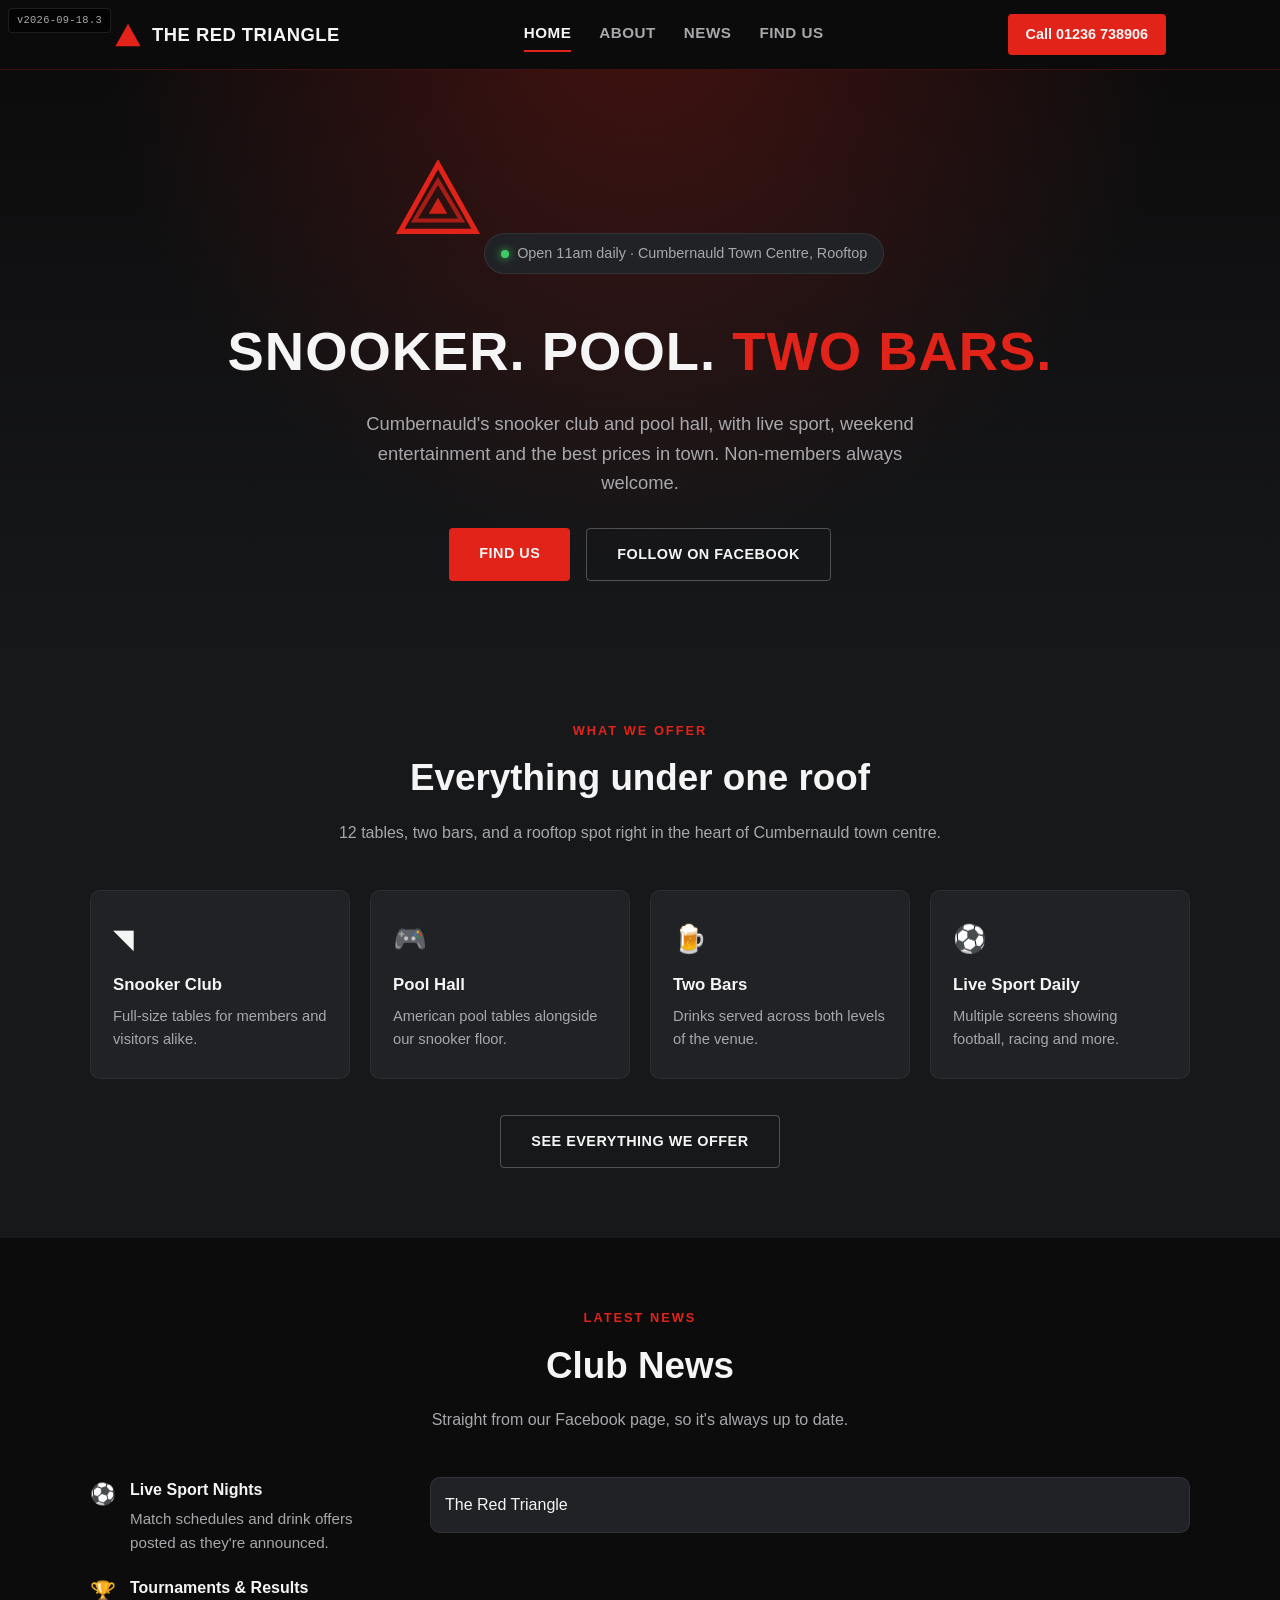
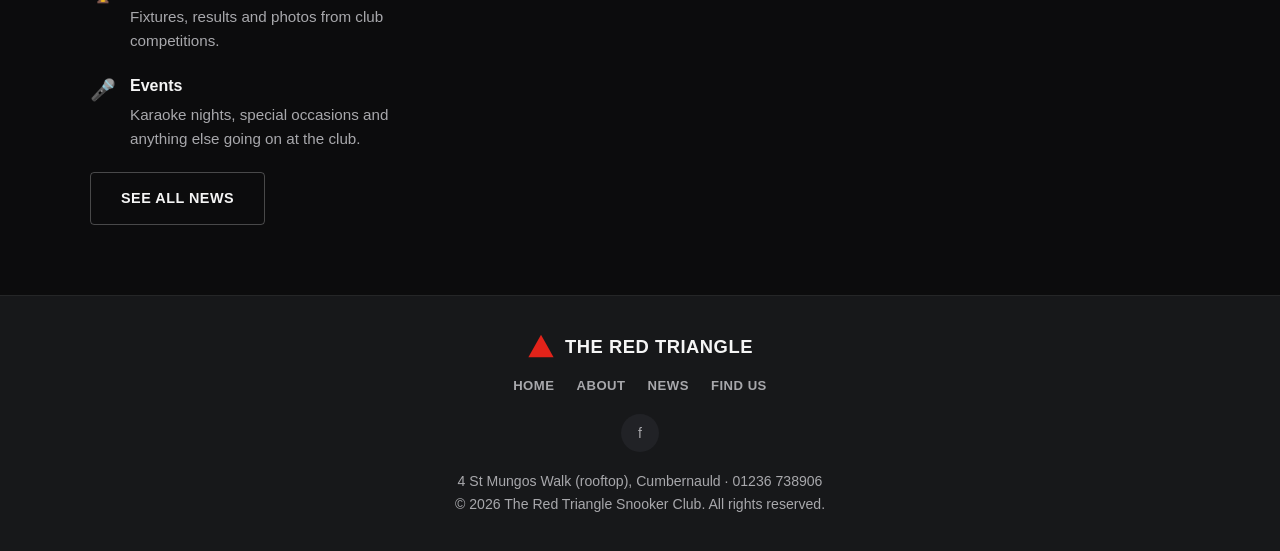
==== index.html @ 8c0a3d50 "Add files via upload" ====
<!DOCTYPE html>
<html lang="en">
<head>
<meta charset="UTF-8">
<meta name="viewport" content="width=device-width, initial-scale=1.0">
<meta name="color-scheme" content="dark">
<title>The Red Triangle | Snooker Club, Pool Hall &amp; Lounge Bar, Cumbernauld</title>
<meta name="description" content="The Red Triangle - Cumbernauld's snooker club, pool hall and lounge bar. 4 St Mungos Walk (rooftop), Cumbernauld town centre. Open 11am daily. Non-members welcome.">
<link rel="stylesheet" href="styles.css">
</head>
<body>

<div class="build-tag">v2026-09-18.3</div>

<div id="fb-root"></div>
<script async defer crossorigin="anonymous" src="https://connect.facebook.net/en_GB/sdk.js#xfbml=1&version=v19.0"></script>

<header>
  <div class="nav">
    <a href="index.html" class="brand">
      <svg viewBox="0 0 100 90" xmlns="http://www.w3.org/2000/svg" aria-hidden="true">
        <polygon points="50,5 95,85 5,85" fill="#e2231a"/>
      </svg>
      THE RED TRIANGLE
    </a>
    <nav class="links">
      <a href="index.html" class="active">Home</a>
      <a href="about.html">About</a>
      <a href="news.html">News</a>
      <a href="find-us.html">Find Us</a>
    </nav>
    <div style="display:flex;align-items:center;gap:14px;">
      <a class="phone-btn" href="tel:01236738906">Call 01236 738906</a>
      <button class="nav-toggle" aria-label="Toggle menu">&#9776;</button>
    </div>
  </div>
  <div class="mobile-panel">
    <a href="index.html" class="active">Home</a>
    <a href="about.html">About</a>
    <a href="news.html">News</a>
    <a href="find-us.html">Find Us</a>
    <a href="tel:01236738906">Call 01236 738906</a>
  </div>
</header>

<div class="hero" id="top">
  <svg class="triangle-mark" viewBox="0 0 100 90" xmlns="http://www.w3.org/2000/svg" aria-hidden="true">
    <polygon points="50,5 95,85 5,85" fill="none" stroke="#e2231a" stroke-width="6"/>
    <polygon points="50,25 78,72 22,72" fill="none" stroke="#e2231a" stroke-width="5" opacity="0.7"/>
    <polygon points="50,45 61,64 39,64" fill="#e2231a" opacity="0.9"/>
  </svg>
  <div class="status"><span class="dot"></span> Open 11am daily &middot; Cumbernauld Town Centre, Rooftop</div>
  <h1>Snooker. Pool. <span>Two Bars.</span></h1>
  <p class="tagline">Cumbernauld's snooker club and pool hall, with live sport, weekend entertainment and the best prices in town. Non-members always welcome.</p>
  <div class="cta-row">
    <a href="find-us.html" class="btn btn-primary">Find Us</a>
    <a href="https://www.facebook.com/redtriangle147/" target="_blank" rel="noopener" class="btn btn-outline">Follow on Facebook</a>
  </div>
</div>

<section class="features">
  <div class="section-head">
    <div class="eyebrow">What We Offer</div>
    <h2>Everything under one roof</h2>
    <p>12 tables, two bars, and a rooftop spot right in the heart of Cumbernauld town centre.</p>
  </div>
  <div class="grid">
    <div class="card"><div class="icon">&#9701;</div><h3>Snooker Club</h3><p>Full-size tables for members and visitors alike.</p></div>
    <div class="card"><div class="icon">&#127918;</div><h3>Pool Hall</h3><p>American pool tables alongside our snooker floor.</p></div>
    <div class="card"><div class="icon">&#127866;</div><h3>Two Bars</h3><p>Drinks served across both levels of the venue.</p></div>
    <div class="card"><div class="icon">&#9917;</div><h3>Live Sport Daily</h3><p>Multiple screens showing football, racing and more.</p></div>
  </div>
  <div style="text-align:center;margin-top:36px;">
    <a href="about.html" class="btn btn-outline">See everything we offer</a>
  </div>
</section>

<section>
  <div class="section-head">
    <div class="eyebrow">Latest News</div>
    <h2>Club News</h2>
    <p>Straight from our Facebook page, so it's always up to date.</p>
  </div>
  <div class="news-split">
    <div class="find-us">
      <div class="item">
        <div class="ico">&#9917;</div>
        <div><h4>Live Sport Nights</h4><p>Match schedules and drink offers posted as they're announced.</p></div>
      </div>
      <div class="item">
        <div class="ico">&#127942;</div>
        <div><h4>Tournaments &amp; Results</h4><p>Fixtures, results and photos from club competitions.</p></div>
      </div>
      <div class="item">
        <div class="ico">&#127908;</div>
        <div><h4>Events</h4><p>Karaoke nights, special occasions and anything else going on at the club.</p></div>
      </div>
      <div style="margin-top:8px;">
        <a href="news.html" class="btn btn-outline">See all news</a>
      </div>
    </div>
    <div class="fb-embed-wrap">
      <div class="fb-page"
           data-href="https://www.facebook.com/redtriangle147/"
           data-tabs="timeline"
           data-width="700"
           data-height="950"
           data-small-header="true"
           data-adapt-container-width="true"
           data-hide-cover="true"
           data-show-facepile="false">
        <blockquote cite="https://www.facebook.com/redtriangle147/" class="fb-xfbml-parse-ignore">
          <a href="https://www.facebook.com/redtriangle147/">The Red Triangle</a>
        </blockquote>
      </div>
    </div>
  </div>
</section>

<footer>
  <div class="brand">
    <svg width="24" height="22" viewBox="0 0 100 90" xmlns="http://www.w3.org/2000/svg" aria-hidden="true">
      <polygon points="50,5 95,85 5,85" fill="#e2231a"/>
    </svg>
    THE RED TRIANGLE
  </div>
  <div class="links">
    <a href="index.html">Home</a>
    <a href="about.html">About</a>
    <a href="news.html">News</a>
    <a href="find-us.html">Find Us</a>
  </div>
  <div class="social">
    <a href="https://www.facebook.com/redtriangle147/" target="_blank" rel="noopener" aria-label="Facebook">f</a>
  </div>
  <p>4 St Mungos Walk (rooftop), Cumbernauld &middot; 01236 738906</p>
  <p>&copy; <span id="year"></span> The Red Triangle Snooker Club. All rights reserved.</p>
</footer>

<script src="script.js"></script>
</body>
</html>
---- styles.css ----
:root{
  --red:#e2231a;
  --red-dark:#a5170f;
  --black:#0c0c0d;
  --charcoal:#17181a;
  --charcoal-2:#212226;
  --white:#f5f5f5;
  --grey:#a8a8ac;
}
*{box-sizing:border-box;margin:0;padding:0;}
html{scroll-behavior:smooth;}
body{
  background:var(--black);
  color:var(--white);
  font-family:'Segoe UI', Roboto, Helvetica, Arial, sans-serif;
  line-height:1.6;
}
a{color:inherit;text-decoration:none;}
img{max-width:100%;display:block;}
.wrap{max-width:1100px;margin:0 auto;padding:0 24px;}

/* Header */
header{
  position:sticky;top:0;z-index:50;
  background:rgba(12,12,13,0.95);
  border-bottom:1px solid rgba(226,35,26,0.25);
  backdrop-filter:blur(6px);
}
.nav{
  display:flex;align-items:center;justify-content:space-between;
  padding:14px 24px;max-width:1100px;margin:0 auto;
}
.brand{display:flex;align-items:center;gap:10px;font-weight:800;letter-spacing:0.5px;font-size:1.15rem;}
.brand svg{width:28px;height:28px;flex-shrink:0;}
nav.links{display:flex;gap:28px;font-size:0.95rem;font-weight:600;text-transform:uppercase;letter-spacing:0.5px;}
nav.links a{color:var(--grey);transition:color .2s;padding:4px 0;border-bottom:2px solid transparent;}
nav.links a:hover{color:var(--red);}
nav.links a.active{color:var(--white);border-bottom-color:var(--red);}
.nav-toggle{display:none;background:none;border:none;color:var(--white);font-size:1.6rem;cursor:pointer;}
.phone-btn{
  background:var(--red);color:var(--white);padding:9px 18px;border-radius:4px;
  font-weight:700;font-size:0.9rem;white-space:nowrap;
}
.phone-btn:hover{background:var(--red-dark);}

/* Mobile nav */
.mobile-panel{
  display:none;flex-direction:column;gap:2px;
  background:var(--charcoal);border-top:1px solid rgba(255,255,255,0.06);
  padding:8px 24px 18px;
}
.mobile-panel a{
  padding:12px 0;font-weight:700;text-transform:uppercase;letter-spacing:0.5px;
  color:var(--grey);border-bottom:1px solid rgba(255,255,255,0.06);font-size:0.95rem;
}
.mobile-panel a.active{color:var(--red);}
header.open .mobile-panel{display:flex;}

@media (max-width:760px){
  nav.links{display:none;}
  .nav-toggle{display:block;}
}

/* Page header (non-home pages) */
.page-hero{
  padding:60px 24px 40px;text-align:center;
  background:
    radial-gradient(ellipse at 50% -10%, rgba(226,35,26,0.2), transparent 60%),
    linear-gradient(180deg, var(--black), var(--charcoal));
  border-bottom:1px solid rgba(255,255,255,0.06);
}
.page-hero .eyebrow{color:var(--red);text-transform:uppercase;letter-spacing:2px;font-size:0.8rem;font-weight:800;}
.page-hero h1{font-size:clamp(1.8rem,4vw,2.6rem);margin-top:10px;font-weight:900;text-transform:uppercase;}

/* Hero (home) */
.hero{
  position:relative;
  padding:90px 24px 70px;
  text-align:center;
  overflow:hidden;
  background:
    radial-gradient(ellipse at 50% -10%, rgba(226,35,26,0.25), transparent 60%),
    linear-gradient(180deg, var(--black), var(--charcoal));
}
.hero .triangle-mark{width:84px;height:auto;margin:0 auto 22px;}
.hero h1{
  font-size:clamp(2.1rem, 5vw, 3.4rem);
  font-weight:900;
  letter-spacing:1px;
  text-transform:uppercase;
  margin-bottom:14px;
}
.hero h1 span{color:var(--red);}
.hero p.tagline{
  color:var(--grey);
  font-size:1.15rem;
  max-width:560px;
  margin:0 auto 30px;
}
.hero .status{
  display:inline-flex;align-items:center;gap:8px;
  background:var(--charcoal-2);border:1px solid rgba(255,255,255,0.08);
  padding:8px 16px;border-radius:999px;font-size:0.9rem;color:var(--grey);margin-bottom:34px;
}
.hero .status .dot{width:8px;height:8px;border-radius:50%;background:#3ecb63;box-shadow:0 0 8px #3ecb63;}
.cta-row{display:flex;gap:16px;justify-content:center;flex-wrap:wrap;}
.btn{
  display:inline-block;padding:14px 30px;border-radius:4px;font-weight:700;
  text-transform:uppercase;letter-spacing:0.5px;font-size:0.9rem;transition:.2s;
  border:none;cursor:pointer;
}
.btn-primary{background:var(--red);color:var(--white);}
.btn-primary:hover{background:var(--red-dark);}
.btn-outline{border:1px solid rgba(255,255,255,0.25);color:var(--white);}
.btn-outline:hover{border-color:var(--red);color:var(--red);}

/* Section generic */
section{padding:70px 24px;}
.section-head{text-align:center;max-width:640px;margin:0 auto 44px;}
.section-head.left{text-align:left;margin-left:0;}
.section-head .eyebrow{
  color:var(--red);text-transform:uppercase;letter-spacing:2px;font-size:0.8rem;font-weight:800;
}
.section-head h2{font-size:clamp(1.6rem,3.5vw,2.3rem);margin-top:8px;font-weight:800;}
.section-head p{color:var(--grey);margin-top:12px;}

/* Features grid */
.features{background:var(--charcoal);}
.grid{
  display:grid;grid-template-columns:repeat(auto-fit,minmax(220px,1fr));gap:20px;
  max-width:1100px;margin:0 auto;
}
.card{
  background:var(--charcoal-2);border:1px solid rgba(255,255,255,0.06);
  border-radius:10px;padding:26px 22px;transition:.2s;
}
.card:hover{border-color:rgba(226,35,26,0.5);transform:translateY(-3px);}
.card .icon{font-size:1.7rem;margin-bottom:12px;}
.card h3{font-size:1.05rem;margin-bottom:6px;font-weight:700;}
.card p{color:var(--grey);font-size:0.92rem;}

/* News */
.news-list{max-width:640px;margin:0 auto;display:flex;flex-direction:column;gap:20px;}
.news-list .card{text-align:left;border-left:3px solid var(--red);}
.news-list .card .meta{color:var(--grey);font-size:0.85rem;text-transform:uppercase;letter-spacing:0.5px;margin-bottom:10px;}
.news-list .card h3{font-size:1.3rem;margin-bottom:12px;}
.news-list .card p{color:var(--grey);margin-bottom:16px;}

/* Facebook feed embed */
.fb-embed-wrap{
  max-width:760px;margin:0 auto;width:100%;
  background:var(--charcoal-2);border:1px solid rgba(255,255,255,0.08);
  border-radius:10px;padding:14px;
  overflow:hidden;
}
.fb-embed-wrap .fb-page{width:100% !important;}
.fb-embed-wrap iframe{width:100% !important;max-width:100%;}

/* News layout: text/info column + wide facebook feed column */
.news-split{
  display:grid;grid-template-columns:300px 1fr;gap:40px;
  max-width:1100px;margin:0 auto;align-items:start;
}
.news-split.embed-first{grid-template-columns:1fr 300px;}
@media (max-width:820px){
  .news-split, .news-split.embed-first{grid-template-columns:1fr;}
}
.fb-embed-fallback{
  max-width:560px;margin:0 auto;text-align:center;color:var(--grey);
  background:var(--charcoal-2);border:1px solid rgba(255,255,255,0.08);
  border-radius:10px;padding:40px 24px;
}

/* About */
.about-body{max-width:720px;margin:0 auto;color:var(--grey);font-size:1.02rem;}
.about-body p{margin-bottom:18px;}
.about-body p:last-child{margin-bottom:0;}

/* Hours + Find us */
.info-split{
  display:grid;grid-template-columns:1fr 1fr;gap:40px;max-width:1100px;margin:0 auto;
  align-items:start;
}
@media (max-width:820px){.info-split{grid-template-columns:1fr;}}
.hours-table{width:100%;border-collapse:collapse;}
.hours-table tr{border-bottom:1px solid rgba(255,255,255,0.08);}
.hours-table td{padding:12px 4px;font-size:0.95rem;}
.hours-table td:first-child{color:var(--grey);}
.hours-table td:last-child{text-align:right;font-weight:600;}
.hours-note{font-size:0.82rem;color:var(--grey);margin-top:14px;}
.find-us .item{display:flex;gap:14px;margin-bottom:20px;}
.find-us .item .ico{color:var(--red);font-size:1.3rem;width:26px;flex-shrink:0;}
.find-us .item h4{font-size:1rem;margin-bottom:4px;}
.find-us .item p, .find-us .item a{color:var(--grey);font-size:0.95rem;}
.find-us .item a:hover{color:var(--red);}
.map-embed{
  margin-top:24px;border-radius:10px;overflow:hidden;
  border:1px solid rgba(255,255,255,0.1);
  background:var(--white);
  padding:6px;
}
.map-embed iframe{width:100%;height:280px;border:0;border-radius:6px;display:block;}
.map-directions{
  display:inline-flex;align-items:center;gap:8px;margin-top:14px;
  color:var(--red);font-weight:700;font-size:0.9rem;
}
.map-directions:hover{color:var(--white);}

/* Build/version tag */
.build-tag{
  position:fixed;top:8px;left:8px;z-index:999;
  background:rgba(0,0,0,0.6);color:var(--grey);
  font-size:0.65rem;padding:3px 8px;border-radius:4px;
  font-family:'Courier New',monospace;letter-spacing:0.3px;
  pointer-events:none;border:1px solid rgba(255,255,255,0.1);
}

/* Footer */
footer{
  background:var(--charcoal);border-top:1px solid rgba(255,255,255,0.06);
  padding:36px 24px;text-align:center;color:var(--grey);font-size:0.88rem;
}
footer .brand{justify-content:center;margin-bottom:14px;color:var(--white);}
footer .links{margin-bottom:18px;display:flex;gap:22px;justify-content:center;flex-wrap:wrap;font-weight:600;text-transform:uppercase;font-size:0.82rem;letter-spacing:0.5px;}
footer .links a:hover{color:var(--red);}
footer .social a{
  display:inline-flex;align-items:center;justify-content:center;
  width:38px;height:38px;border-radius:50%;background:var(--charcoal-2);
  margin:0 6px 18px;transition:.2s;
}
footer .social a:hover{background:var(--red);}
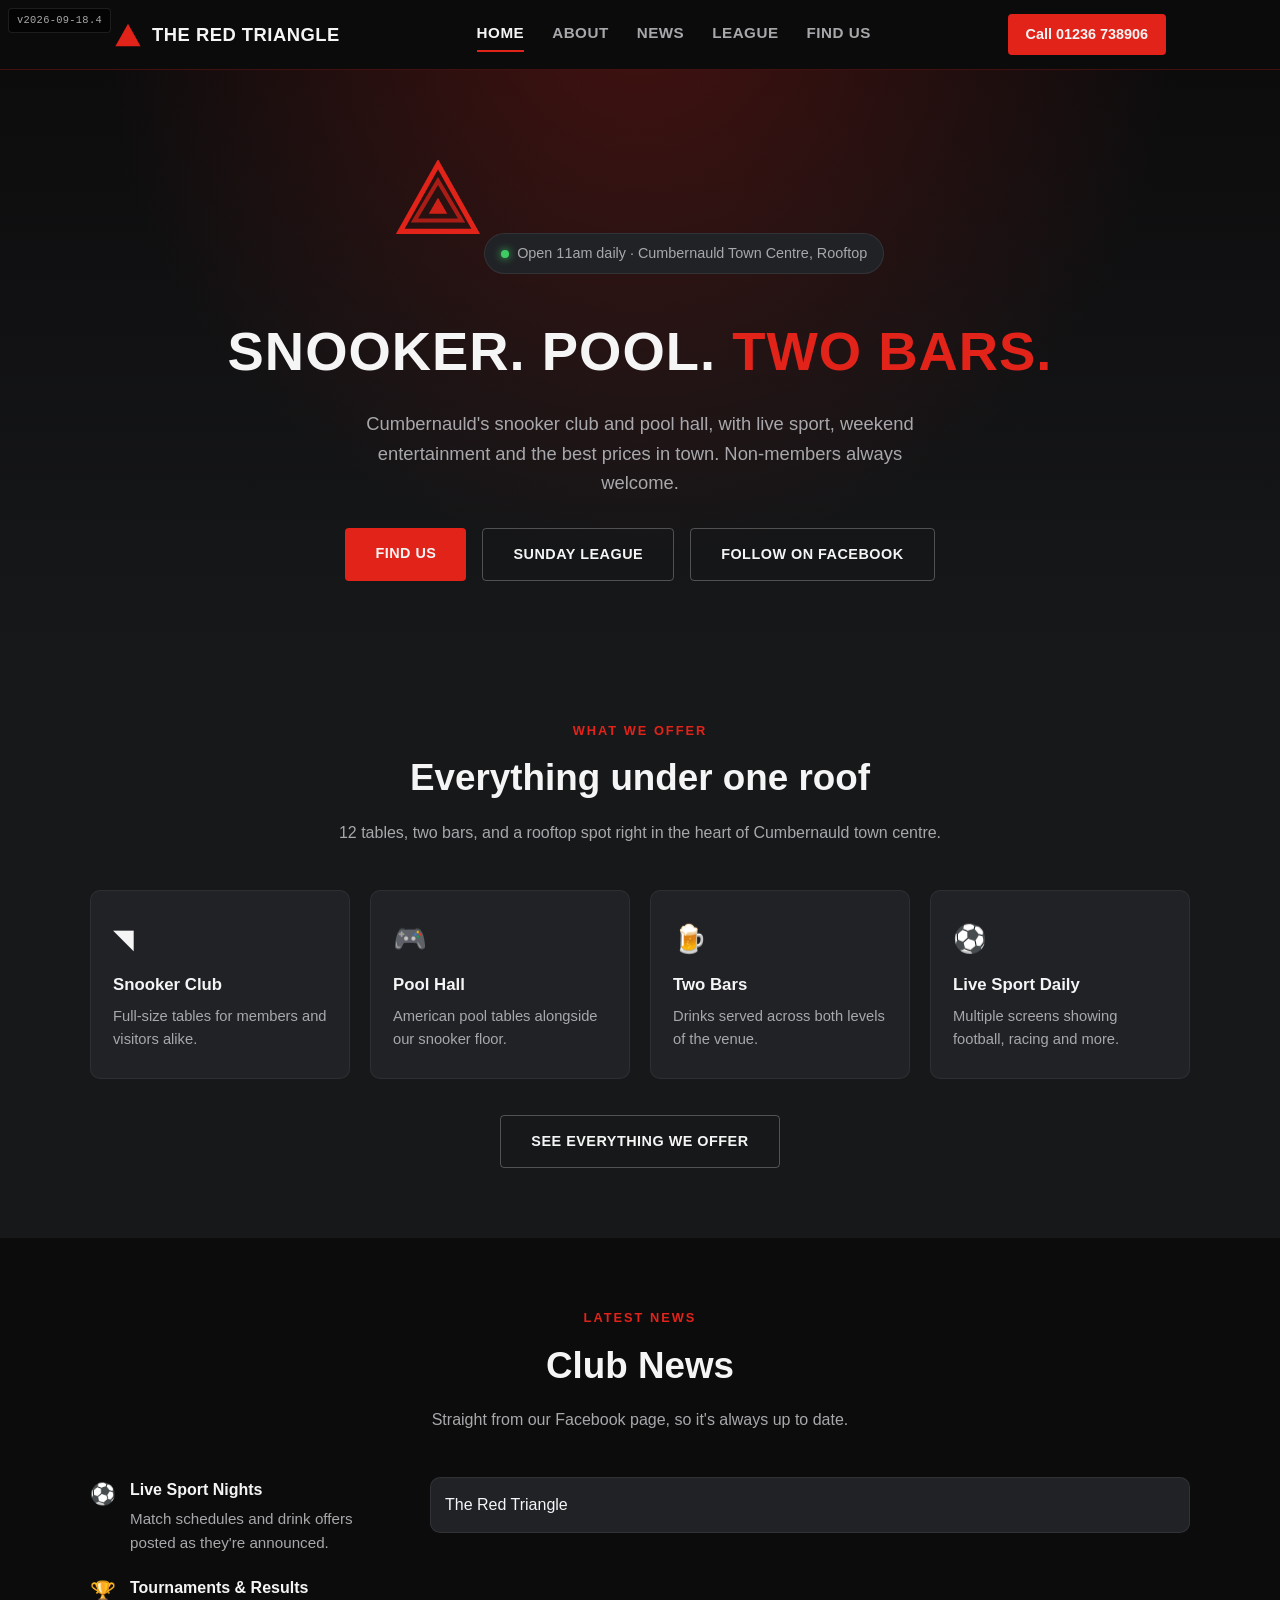
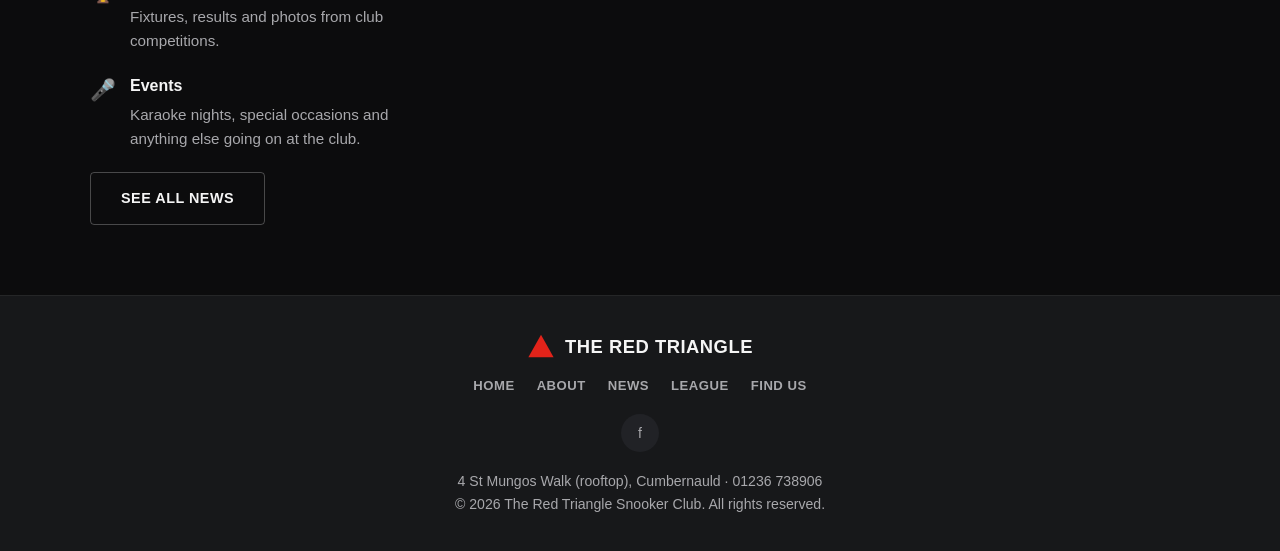
==== commit 7603f4a9: "Add files via upload" ====
--- a/index.html
+++ b/index.html
@@ -10,7 +10,7 @@
 </head>
 <body>
 
-<div class="build-tag">v2026-09-18.3</div>
+<div class="build-tag">v2026-09-18.4</div>
 
 <div id="fb-root"></div>
 <script async defer crossorigin="anonymous" src="https://connect.facebook.net/en_GB/sdk.js#xfbml=1&version=v19.0"></script>
@@ -27,6 +27,7 @@
       <a href="index.html" class="active">Home</a>
       <a href="about.html">About</a>
       <a href="news.html">News</a>
+      <a href="league.html">League</a>
       <a href="find-us.html">Find Us</a>
     </nav>
     <div style="display:flex;align-items:center;gap:14px;">
@@ -38,6 +39,7 @@
     <a href="index.html" class="active">Home</a>
     <a href="about.html">About</a>
     <a href="news.html">News</a>
+    <a href="league.html">League</a>
     <a href="find-us.html">Find Us</a>
     <a href="tel:01236738906">Call 01236 738906</a>
   </div>
@@ -54,6 +56,7 @@
   <p class="tagline">Cumbernauld's snooker club and pool hall, with live sport, weekend entertainment and the best prices in town. Non-members always welcome.</p>
   <div class="cta-row">
     <a href="find-us.html" class="btn btn-primary">Find Us</a>
+    <a href="league.html" class="btn btn-outline">Sunday League</a>
     <a href="https://www.facebook.com/redtriangle147/" target="_blank" rel="noopener" class="btn btn-outline">Follow on Facebook</a>
   </div>
 </div>
@@ -128,6 +131,7 @@
     <a href="index.html">Home</a>
     <a href="about.html">About</a>
     <a href="news.html">News</a>
+    <a href="league.html">League</a>
     <a href="find-us.html">Find Us</a>
   </div>
   <div class="social">
--- a/styles.css
+++ b/styles.css
@@ -164,6 +164,19 @@
 .news-split.embed-first{grid-template-columns:1fr 300px;}
 @media (max-width:820px){
   .news-split, .news-split.embed-first{grid-template-columns:1fr;}
+}
+
+/* Season calendar image card */
+.calendar-card{
+  max-width:520px;margin:0 auto;
+  background:var(--white);border-radius:10px;padding:10px;
+  border:1px solid rgba(255,255,255,0.1);
+}
+.calendar-card img{width:100%;border-radius:6px;display:block;}
+
+/* League hero note */
+.hero-note{
+  color:var(--grey);max-width:620px;margin:14px auto 0;font-size:1.02rem;
 }
 .fb-embed-fallback{
   max-width:560px;margin:0 auto;text-align:center;color:var(--grey);
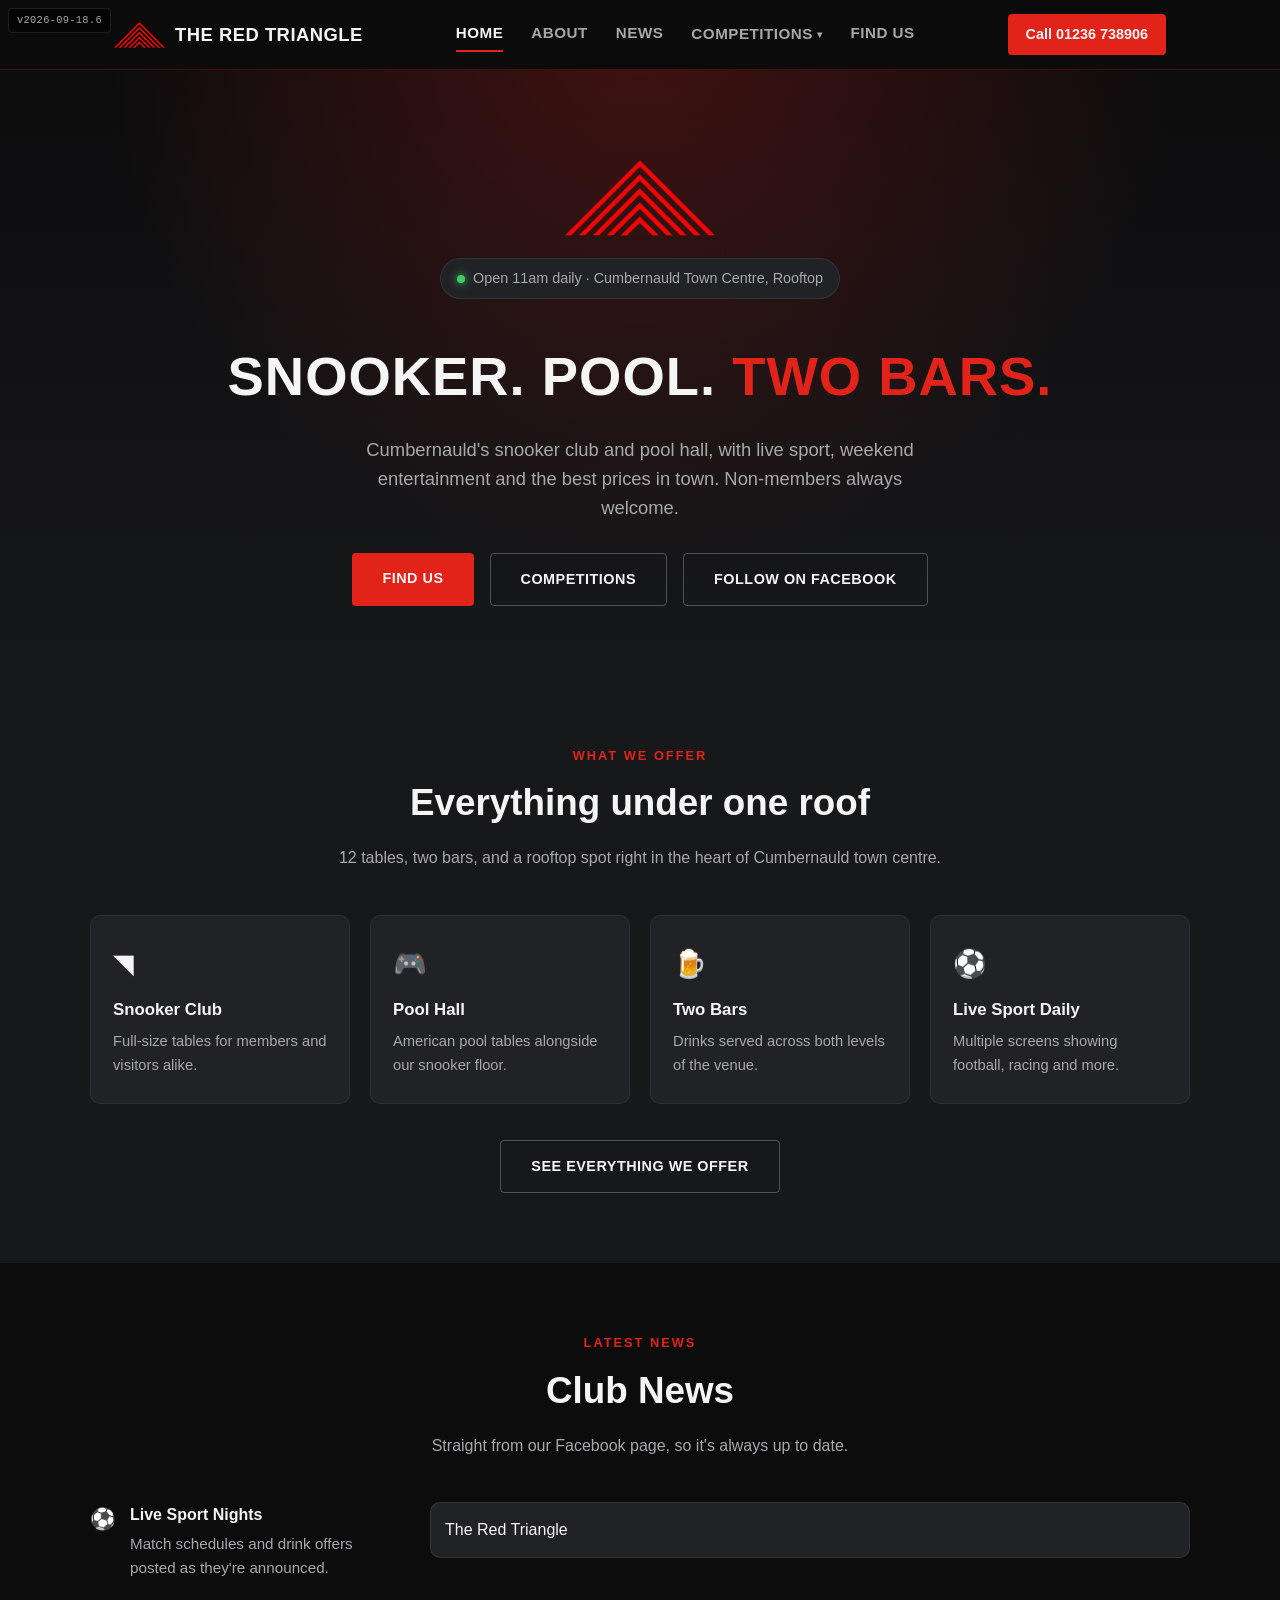
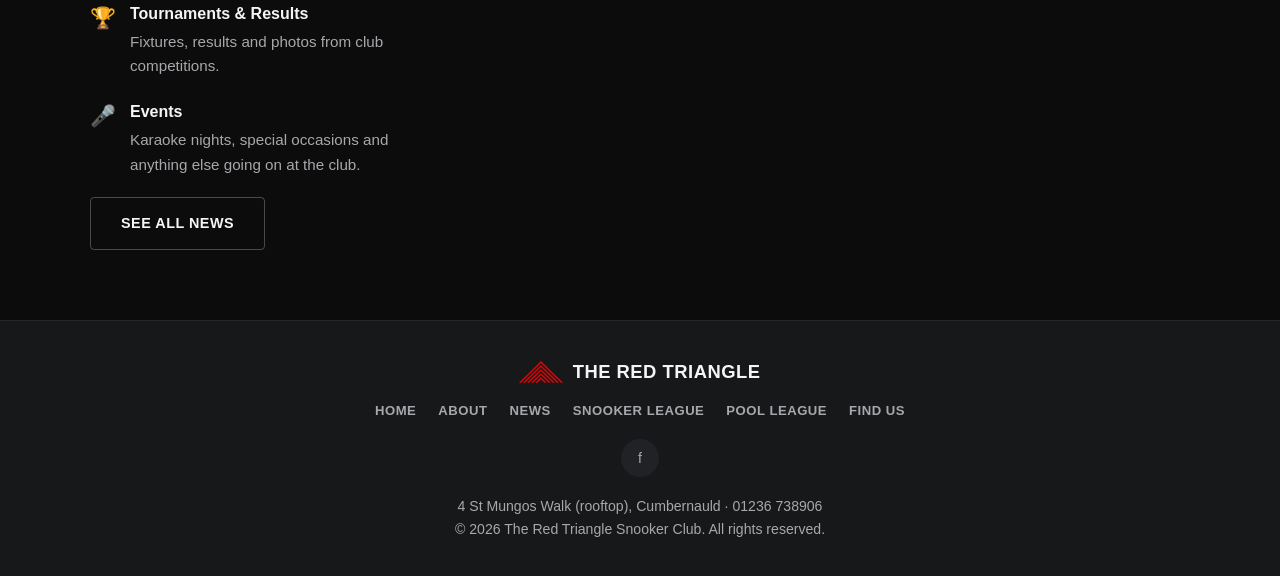
==== commit c38e5799: "Add files via upload" ====
--- a/index.html
+++ b/index.html
@@ -6,11 +6,14 @@
 <meta name="color-scheme" content="dark">
 <title>The Red Triangle | Snooker Club, Pool Hall &amp; Lounge Bar, Cumbernauld</title>
 <meta name="description" content="The Red Triangle - Cumbernauld's snooker club, pool hall and lounge bar. 4 St Mungos Walk (rooftop), Cumbernauld town centre. Open 11am daily. Non-members welcome.">
+<link rel="icon" type="image/png" sizes="32x32" href="favicon-32.png">
+<link rel="icon" type="image/png" sizes="512x512" href="favicon.png">
+<link rel="apple-touch-icon" href="favicon-180.png">
 <link rel="stylesheet" href="styles.css">
 </head>
 <body>
 
-<div class="build-tag">v2026-09-18.4</div>
+<div class="build-tag">v2026-09-18.6</div>
 
 <div id="fb-root"></div>
 <script async defer crossorigin="anonymous" src="https://connect.facebook.net/en_GB/sdk.js#xfbml=1&version=v19.0"></script>
@@ -18,16 +21,20 @@
 <header>
   <div class="nav">
     <a href="index.html" class="brand">
-      <svg viewBox="0 0 100 90" xmlns="http://www.w3.org/2000/svg" aria-hidden="true">
-        <polygon points="50,5 95,85 5,85" fill="#e2231a"/>
-      </svg>
+      <img src="logo-mark.png" alt="" aria-hidden="true">
       THE RED TRIANGLE
     </a>
     <nav class="links">
       <a href="index.html" class="active">Home</a>
       <a href="about.html">About</a>
       <a href="news.html">News</a>
-      <a href="league.html">League</a>
+      <div class="nav-drop">
+        <button type="button" class="drop-toggle">Competitions <span class="caret">&#9662;</span></button>
+        <div class="drop-menu">
+          <a href="snooker-league.html">Snooker</a>
+          <a href="pool-league.html">Pool</a>
+        </div>
+      </div>
       <a href="find-us.html">Find Us</a>
     </nav>
     <div style="display:flex;align-items:center;gap:14px;">
@@ -39,24 +46,22 @@
     <a href="index.html" class="active">Home</a>
     <a href="about.html">About</a>
     <a href="news.html">News</a>
-    <a href="league.html">League</a>
+    <div class="mobile-sub-label">Competitions</div>
+    <a href="snooker-league.html" class="mobile-sub">Snooker</a>
+    <a href="pool-league.html" class="mobile-sub">Pool</a>
     <a href="find-us.html">Find Us</a>
     <a href="tel:01236738906">Call 01236 738906</a>
   </div>
 </header>
 
 <div class="hero" id="top">
-  <svg class="triangle-mark" viewBox="0 0 100 90" xmlns="http://www.w3.org/2000/svg" aria-hidden="true">
-    <polygon points="50,5 95,85 5,85" fill="none" stroke="#e2231a" stroke-width="6"/>
-    <polygon points="50,25 78,72 22,72" fill="none" stroke="#e2231a" stroke-width="5" opacity="0.7"/>
-    <polygon points="50,45 61,64 39,64" fill="#e2231a" opacity="0.9"/>
-  </svg>
+  <img class="triangle-mark" src="logo-mark.png" alt="The Red Triangle" aria-hidden="true">
   <div class="status"><span class="dot"></span> Open 11am daily &middot; Cumbernauld Town Centre, Rooftop</div>
   <h1>Snooker. Pool. <span>Two Bars.</span></h1>
   <p class="tagline">Cumbernauld's snooker club and pool hall, with live sport, weekend entertainment and the best prices in town. Non-members always welcome.</p>
   <div class="cta-row">
     <a href="find-us.html" class="btn btn-primary">Find Us</a>
-    <a href="league.html" class="btn btn-outline">Sunday League</a>
+    <a href="snooker-league.html" class="btn btn-outline">Competitions</a>
     <a href="https://www.facebook.com/redtriangle147/" target="_blank" rel="noopener" class="btn btn-outline">Follow on Facebook</a>
   </div>
 </div>
@@ -122,16 +127,15 @@
 
 <footer>
   <div class="brand">
-    <svg width="24" height="22" viewBox="0 0 100 90" xmlns="http://www.w3.org/2000/svg" aria-hidden="true">
-      <polygon points="50,5 95,85 5,85" fill="#e2231a"/>
-    </svg>
+    <img src="logo-mark.png" alt="" aria-hidden="true">
     THE RED TRIANGLE
   </div>
   <div class="links">
     <a href="index.html">Home</a>
     <a href="about.html">About</a>
     <a href="news.html">News</a>
-    <a href="league.html">League</a>
+    <a href="snooker-league.html">Snooker League</a>
+    <a href="pool-league.html">Pool League</a>
     <a href="find-us.html">Find Us</a>
   </div>
   <div class="social">
--- a/styles.css
+++ b/styles.css
@@ -31,7 +31,8 @@
   padding:14px 24px;max-width:1100px;margin:0 auto;
 }
 .brand{display:flex;align-items:center;gap:10px;font-weight:800;letter-spacing:0.5px;font-size:1.15rem;}
-.brand svg{width:28px;height:28px;flex-shrink:0;}
+.brand img{height:26px;width:auto;flex-shrink:0;}
+footer .brand img{height:22px;}
 nav.links{display:flex;gap:28px;font-size:0.95rem;font-weight:600;text-transform:uppercase;letter-spacing:0.5px;}
 nav.links a{color:var(--grey);transition:color .2s;padding:4px 0;border-bottom:2px solid transparent;}
 nav.links a:hover{color:var(--red);}
@@ -42,6 +43,43 @@
   font-weight:700;font-size:0.9rem;white-space:nowrap;
 }
 .phone-btn:hover{background:var(--red-dark);}
+
+/* Competitions dropdown */
+.nav-drop{position:relative;display:flex;align-items:center;}
+.drop-toggle{
+  background:none;border:none;color:var(--grey);font-family:inherit;cursor:pointer;
+  text-transform:uppercase;letter-spacing:0.5px;font-size:0.95rem;font-weight:600;
+  padding:4px 0;border-bottom:2px solid transparent;transition:color .2s;
+  display:inline-flex;align-items:center;gap:4px;
+}
+.drop-toggle .caret{font-size:0.65em;position:relative;top:1px;}
+.drop-toggle:hover{color:var(--red);}
+.drop-toggle.active{color:var(--white);border-bottom-color:var(--red);}
+.drop-menu{
+  position:absolute;top:calc(100% + 14px);left:50%;
+  transform:translateX(-50%) translateY(-6px);
+  background:var(--charcoal-2);border:1px solid rgba(255,255,255,0.1);
+  border-radius:8px;padding:8px;min-width:150px;
+  opacity:0;visibility:hidden;pointer-events:none;
+  transition:opacity .15s,transform .15s,visibility .15s;
+  z-index:60;
+}
+.nav-drop:hover .drop-menu,
+.nav-drop.open .drop-menu{
+  opacity:1;visibility:visible;pointer-events:auto;transform:translateX(-50%) translateY(0);
+}
+.drop-menu a{
+  display:block;padding:10px 14px;color:var(--grey);font-weight:600;
+  text-transform:uppercase;font-size:0.85rem;letter-spacing:0.5px;border-radius:6px;
+}
+.drop-menu a:hover{color:var(--white);background:rgba(226,35,26,0.15);}
+
+/* Mobile sub-links under Competitions */
+.mobile-sub-label{
+  padding:12px 0 4px;font-weight:700;text-transform:uppercase;letter-spacing:0.5px;
+  color:var(--grey);font-size:0.8rem;border-bottom:1px solid rgba(255,255,255,0.06);
+}
+.mobile-panel a.mobile-sub{padding:10px 0 10px 16px;font-size:0.9rem;}
 
 /* Mobile nav */
 .mobile-panel{
@@ -82,7 +120,7 @@
     radial-gradient(ellipse at 50% -10%, rgba(226,35,26,0.25), transparent 60%),
     linear-gradient(180deg, var(--black), var(--charcoal));
 }
-.hero .triangle-mark{width:84px;height:auto;margin:0 auto 22px;}
+.hero .triangle-mark{width:150px;height:auto;margin:0 auto 22px;}
 .hero h1{
   font-size:clamp(2.1rem, 5vw, 3.4rem);
   font-weight:900;
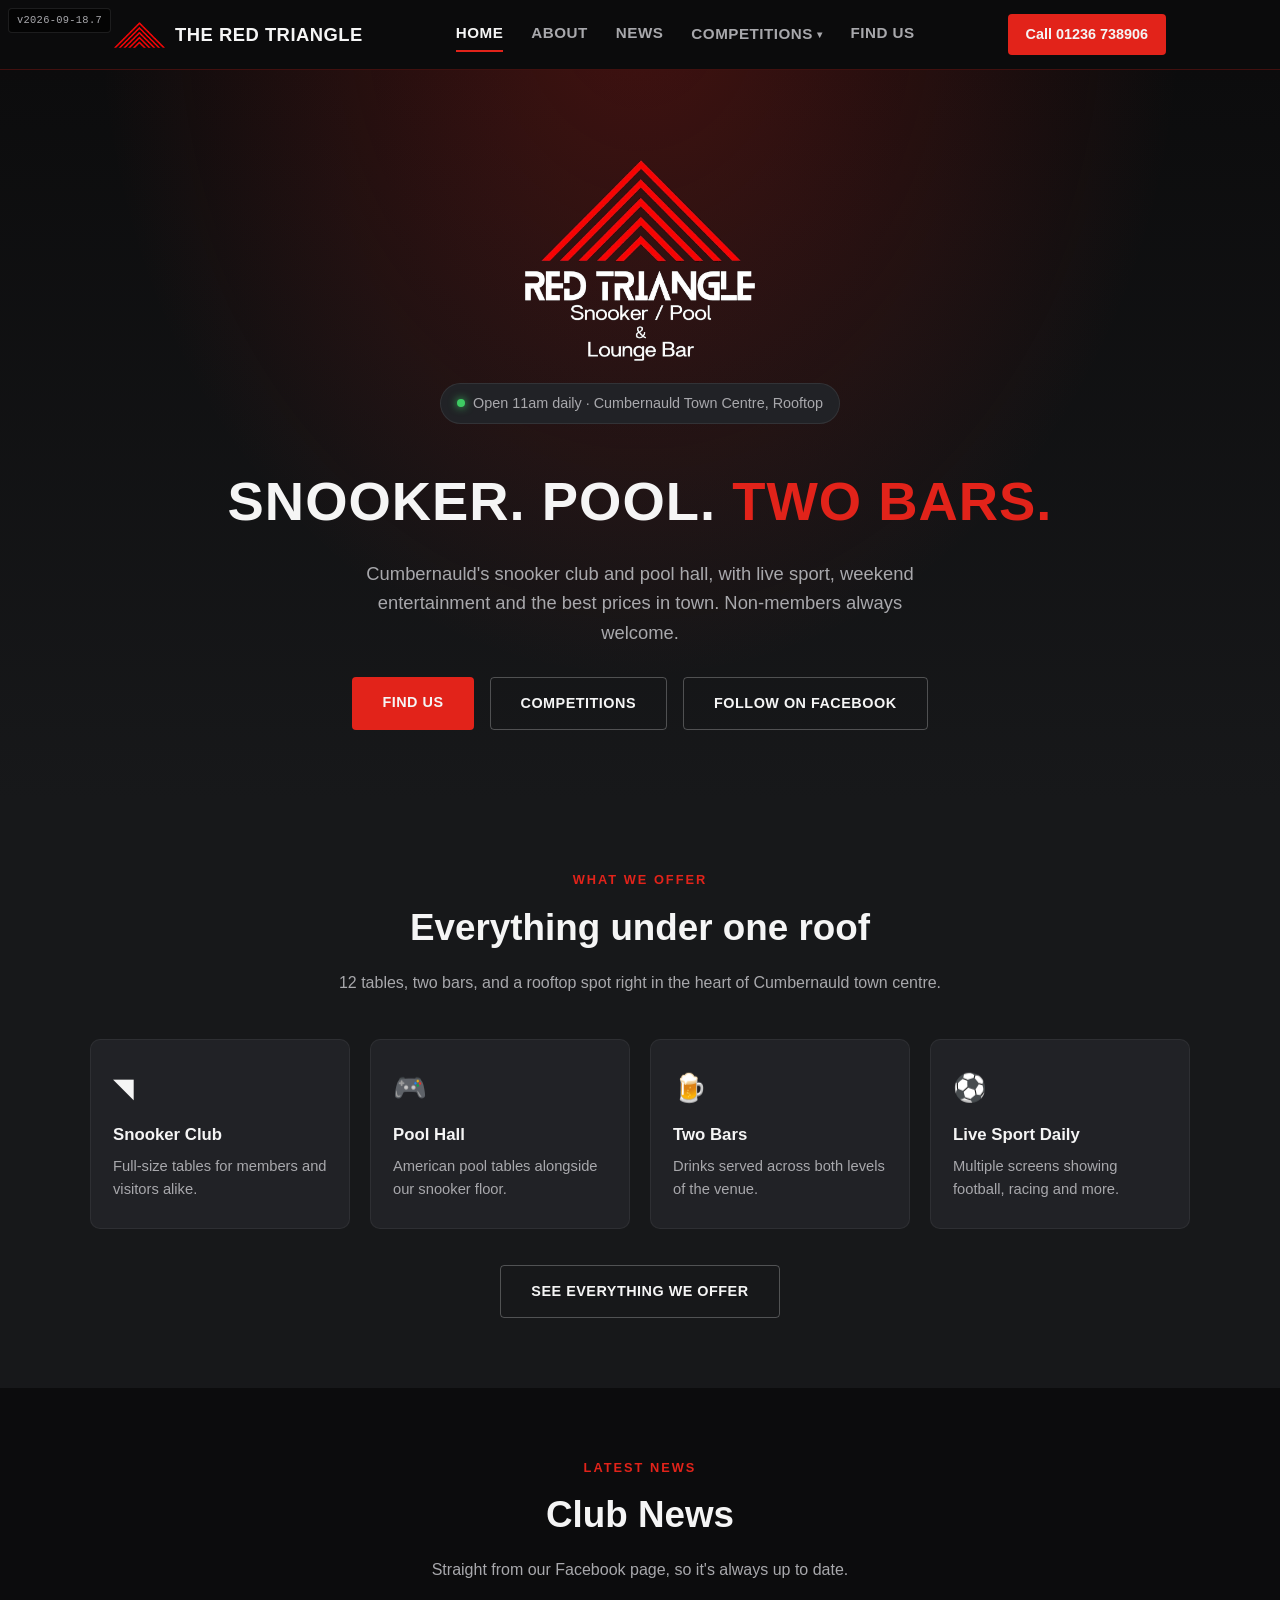
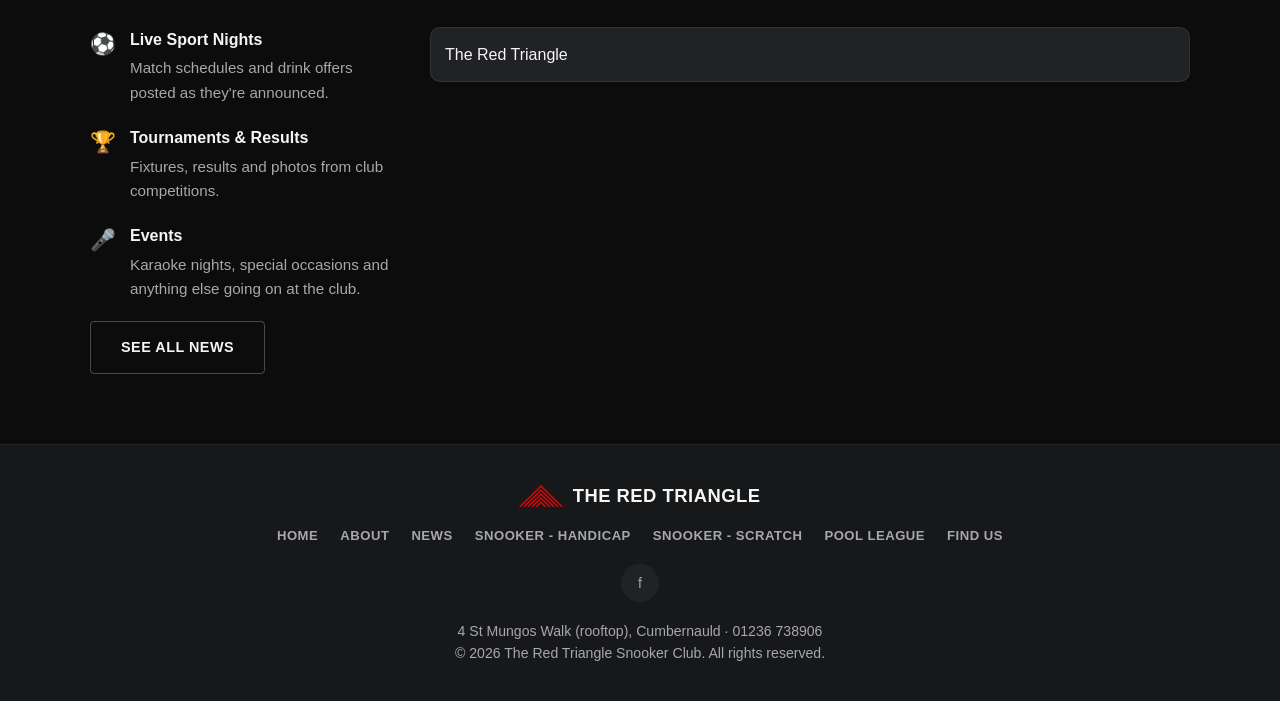
==== commit bd18b601: "Add files via upload" ====
--- a/index.html
+++ b/index.html
@@ -13,7 +13,7 @@
 </head>
 <body>
 
-<div class="build-tag">v2026-09-18.6</div>
+<div class="build-tag">v2026-09-18.7</div>
 
 <div id="fb-root"></div>
 <script async defer crossorigin="anonymous" src="https://connect.facebook.net/en_GB/sdk.js#xfbml=1&version=v19.0"></script>
@@ -31,7 +31,8 @@
       <div class="nav-drop">
         <button type="button" class="drop-toggle">Competitions <span class="caret">&#9662;</span></button>
         <div class="drop-menu">
-          <a href="snooker-league.html">Snooker</a>
+          <a href="snooker-league.html">Snooker - Handicap</a>
+          <a href="snooker-scratch.html">Snooker - Scratch</a>
           <a href="pool-league.html">Pool</a>
         </div>
       </div>
@@ -47,7 +48,8 @@
     <a href="about.html">About</a>
     <a href="news.html">News</a>
     <div class="mobile-sub-label">Competitions</div>
-    <a href="snooker-league.html" class="mobile-sub">Snooker</a>
+    <a href="snooker-league.html" class="mobile-sub">Snooker - Handicap</a>
+    <a href="snooker-scratch.html" class="mobile-sub">Snooker - Scratch</a>
     <a href="pool-league.html" class="mobile-sub">Pool</a>
     <a href="find-us.html">Find Us</a>
     <a href="tel:01236738906">Call 01236 738906</a>
@@ -55,7 +57,7 @@
 </header>
 
 <div class="hero" id="top">
-  <img class="triangle-mark" src="logo-mark.png" alt="The Red Triangle" aria-hidden="true">
+  <img class="triangle-mark" src="logo-full.png" alt="The Red Triangle - Snooker / Pool &amp; Lounge Bar" aria-hidden="true">
   <div class="status"><span class="dot"></span> Open 11am daily &middot; Cumbernauld Town Centre, Rooftop</div>
   <h1>Snooker. Pool. <span>Two Bars.</span></h1>
   <p class="tagline">Cumbernauld's snooker club and pool hall, with live sport, weekend entertainment and the best prices in town. Non-members always welcome.</p>
@@ -134,7 +136,8 @@
     <a href="index.html">Home</a>
     <a href="about.html">About</a>
     <a href="news.html">News</a>
-    <a href="snooker-league.html">Snooker League</a>
+    <a href="snooker-league.html">Snooker - Handicap</a>
+    <a href="snooker-scratch.html">Snooker - Scratch</a>
     <a href="pool-league.html">Pool League</a>
     <a href="find-us.html">Find Us</a>
   </div>
--- a/styles.css
+++ b/styles.css
@@ -59,7 +59,7 @@
   position:absolute;top:calc(100% + 14px);left:50%;
   transform:translateX(-50%) translateY(-6px);
   background:var(--charcoal-2);border:1px solid rgba(255,255,255,0.1);
-  border-radius:8px;padding:8px;min-width:150px;
+  border-radius:8px;padding:8px;min-width:210px;
   opacity:0;visibility:hidden;pointer-events:none;
   transition:opacity .15s,transform .15s,visibility .15s;
   z-index:60;
@@ -71,6 +71,7 @@
 .drop-menu a{
   display:block;padding:10px 14px;color:var(--grey);font-weight:600;
   text-transform:uppercase;font-size:0.85rem;letter-spacing:0.5px;border-radius:6px;
+  white-space:nowrap;
 }
 .drop-menu a:hover{color:var(--white);background:rgba(226,35,26,0.15);}
 
@@ -120,7 +121,7 @@
     radial-gradient(ellipse at 50% -10%, rgba(226,35,26,0.25), transparent 60%),
     linear-gradient(180deg, var(--black), var(--charcoal));
 }
-.hero .triangle-mark{width:150px;height:auto;margin:0 auto 22px;}
+.hero .triangle-mark{width:230px;height:auto;margin:0 auto 22px;}
 .hero h1{
   font-size:clamp(2.1rem, 5vw, 3.4rem);
   font-weight:900;
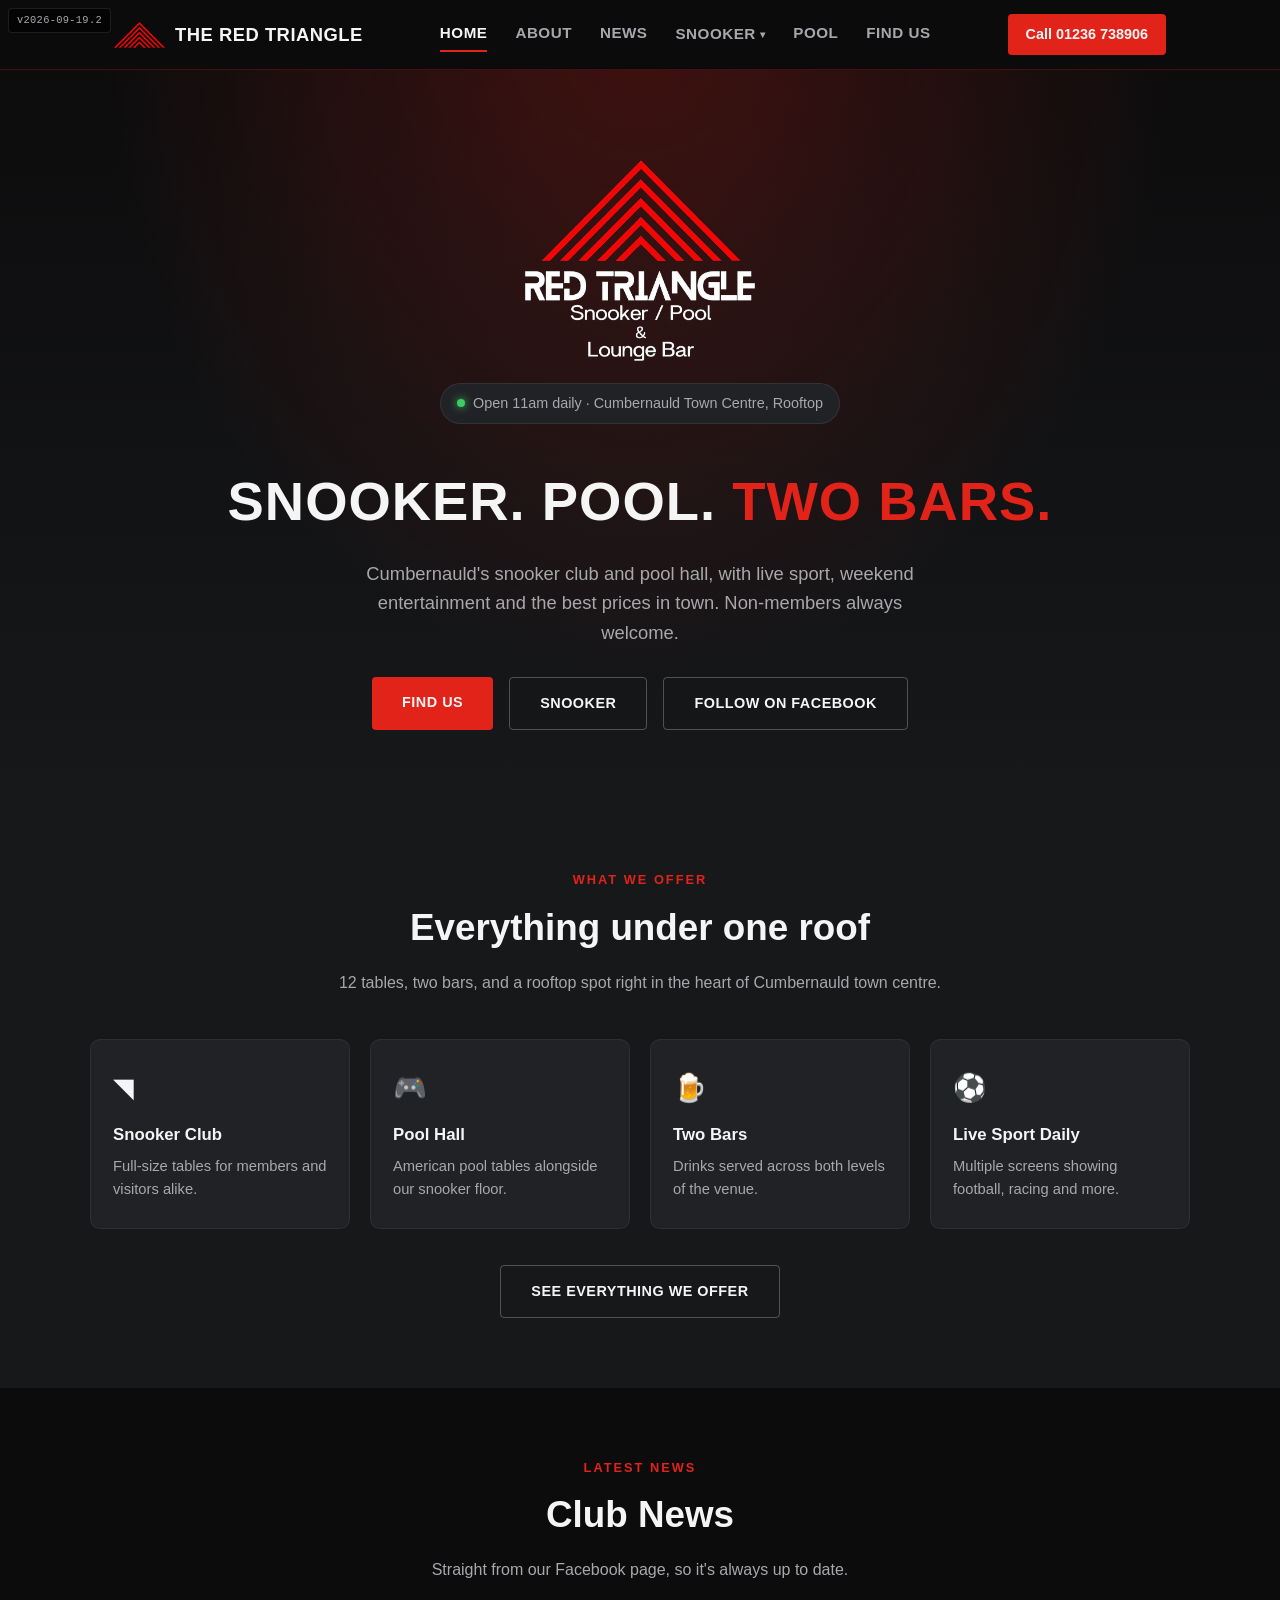
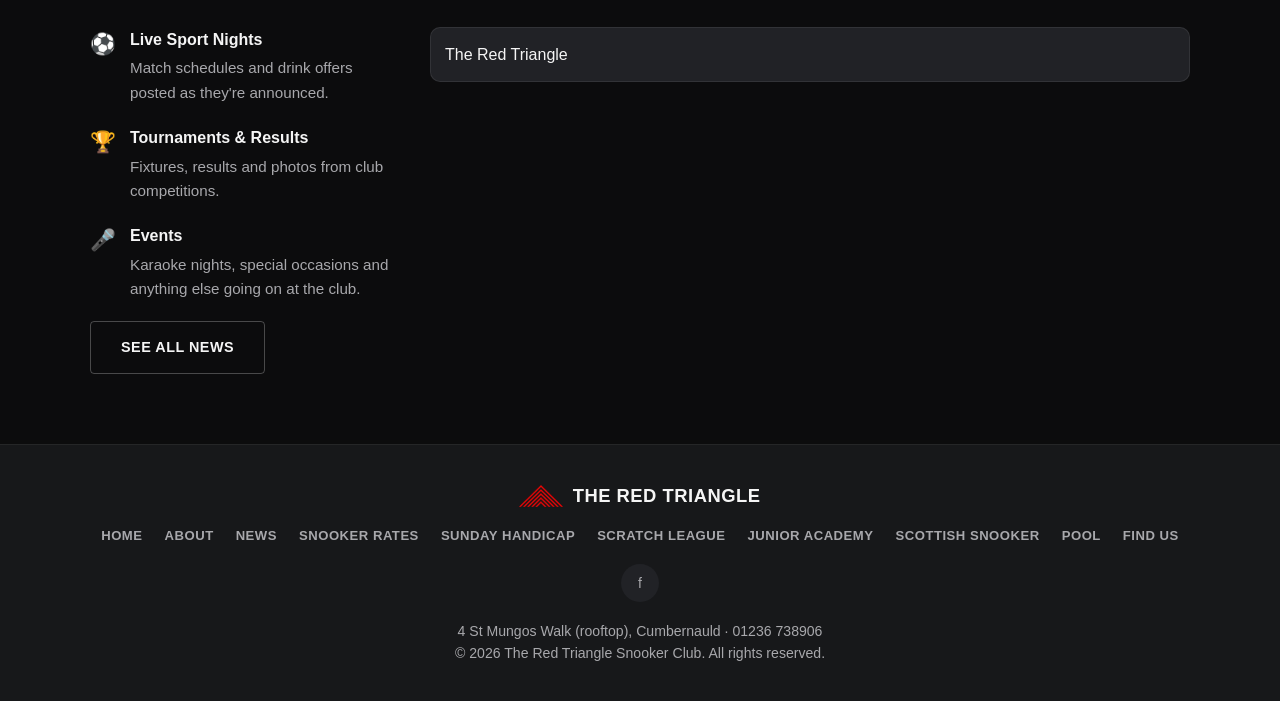
==== commit 4f5f71b0: "Add files via upload" ====
--- a/index.html
+++ b/index.html
@@ -13,7 +13,7 @@
 </head>
 <body>
 
-<div class="build-tag">v2026-09-18.7</div>
+<div class="build-tag">v2026-09-19.2</div>
 
 <div id="fb-root"></div>
 <script async defer crossorigin="anonymous" src="https://connect.facebook.net/en_GB/sdk.js#xfbml=1&version=v19.0"></script>
@@ -29,13 +29,16 @@
       <a href="about.html">About</a>
       <a href="news.html">News</a>
       <div class="nav-drop">
-        <button type="button" class="drop-toggle">Competitions <span class="caret">&#9662;</span></button>
+        <button type="button" class="drop-toggle">Snooker <span class="caret">&#9662;</span></button>
         <div class="drop-menu">
-          <a href="snooker-league.html">Snooker - Handicap</a>
-          <a href="snooker-scratch.html">Snooker - Scratch</a>
-          <a href="pool-league.html">Pool</a>
+          <a href="snooker-rates.html">Rates</a>
+          <a href="snooker-league.html">Sunday Handicap</a>
+          <a href="snooker-scratch.html">Scratch League</a>
+          <a href="snooker-junior-academy.html">Junior Academy</a>
+          <a href="snooker-scottish.html">Scottish Snooker</a>
         </div>
       </div>
+      <a href="pool-league.html">Pool</a>
       <a href="find-us.html">Find Us</a>
     </nav>
     <div style="display:flex;align-items:center;gap:14px;">
@@ -47,10 +50,13 @@
     <a href="index.html" class="active">Home</a>
     <a href="about.html">About</a>
     <a href="news.html">News</a>
-    <div class="mobile-sub-label">Competitions</div>
-    <a href="snooker-league.html" class="mobile-sub">Snooker - Handicap</a>
-    <a href="snooker-scratch.html" class="mobile-sub">Snooker - Scratch</a>
-    <a href="pool-league.html" class="mobile-sub">Pool</a>
+    <div class="mobile-sub-label">Snooker</div>
+    <a href="snooker-rates.html" class="mobile-sub">Rates</a>
+    <a href="snooker-league.html" class="mobile-sub">Sunday Handicap</a>
+    <a href="snooker-scratch.html" class="mobile-sub">Scratch League</a>
+    <a href="snooker-junior-academy.html" class="mobile-sub">Junior Academy</a>
+    <a href="snooker-scottish.html" class="mobile-sub">Scottish Snooker</a>
+    <a href="pool-league.html">Pool</a>
     <a href="find-us.html">Find Us</a>
     <a href="tel:01236738906">Call 01236 738906</a>
   </div>
@@ -63,7 +69,7 @@
   <p class="tagline">Cumbernauld's snooker club and pool hall, with live sport, weekend entertainment and the best prices in town. Non-members always welcome.</p>
   <div class="cta-row">
     <a href="find-us.html" class="btn btn-primary">Find Us</a>
-    <a href="snooker-league.html" class="btn btn-outline">Competitions</a>
+    <a href="snooker-rates.html" class="btn btn-outline">Snooker</a>
     <a href="https://www.facebook.com/redtriangle147/" target="_blank" rel="noopener" class="btn btn-outline">Follow on Facebook</a>
   </div>
 </div>
@@ -136,9 +142,12 @@
     <a href="index.html">Home</a>
     <a href="about.html">About</a>
     <a href="news.html">News</a>
-    <a href="snooker-league.html">Snooker - Handicap</a>
-    <a href="snooker-scratch.html">Snooker - Scratch</a>
-    <a href="pool-league.html">Pool League</a>
+    <a href="snooker-rates.html">Snooker Rates</a>
+    <a href="snooker-league.html">Sunday Handicap</a>
+    <a href="snooker-scratch.html">Scratch League</a>
+    <a href="snooker-junior-academy.html">Junior Academy</a>
+    <a href="snooker-scottish.html">Scottish Snooker</a>
+    <a href="pool-league.html">Pool</a>
     <a href="find-us.html">Find Us</a>
   </div>
   <div class="social">
--- a/styles.css
+++ b/styles.css
@@ -204,6 +204,15 @@
 @media (max-width:820px){
   .news-split, .news-split.embed-first{grid-template-columns:1fr;}
 }
+
+/* Photo gallery grid (Pool page, etc.) */
+.photo-grid{
+  display:grid;grid-template-columns:1.4fr 1fr;gap:20px;
+  max-width:1100px;margin:0 auto 44px;align-items:stretch;
+}
+.photo-grid img{width:100%;height:100%;object-fit:cover;border-radius:10px;border:1px solid rgba(255,255,255,0.1);display:block;}
+.photo-grid .cap{font-size:0.8rem;color:var(--grey);margin-top:8px;text-align:center;}
+@media (max-width:820px){.photo-grid{grid-template-columns:1fr;}}
 
 /* Season calendar image card */
 .calendar-card{
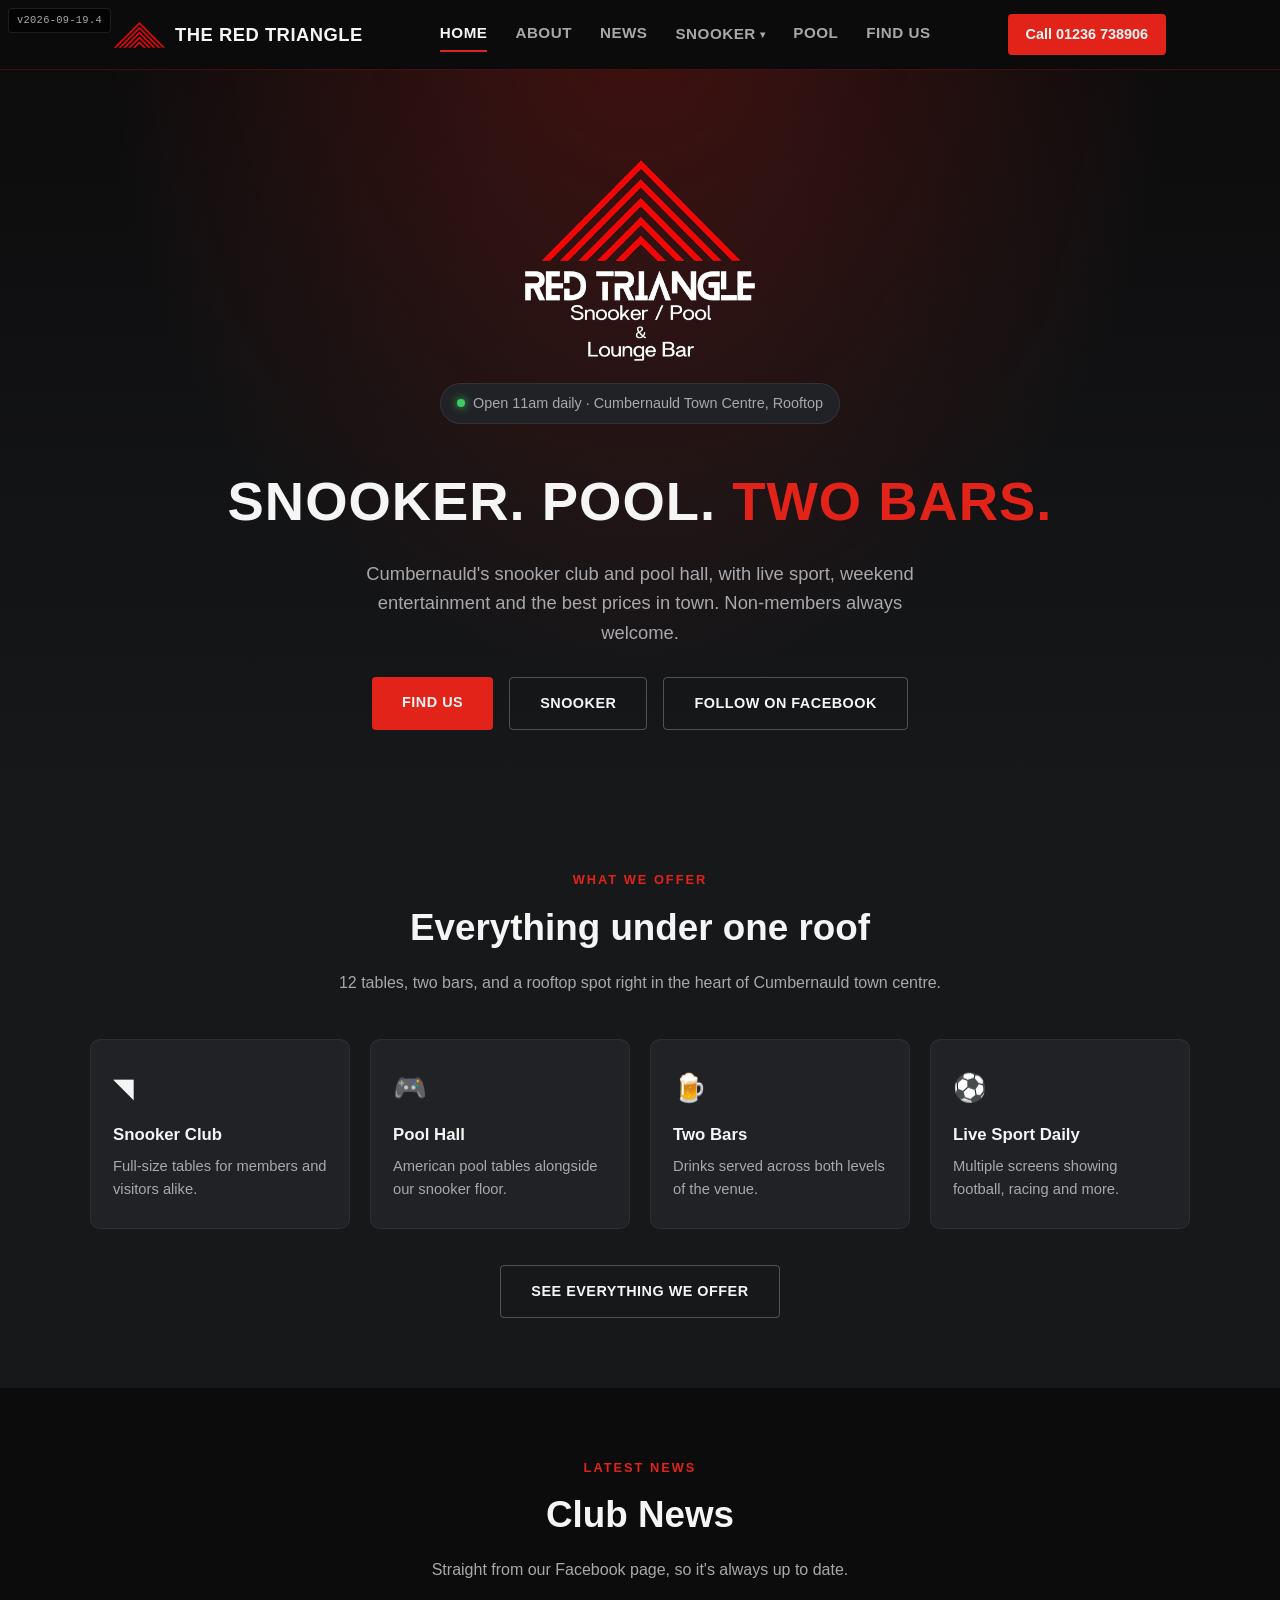
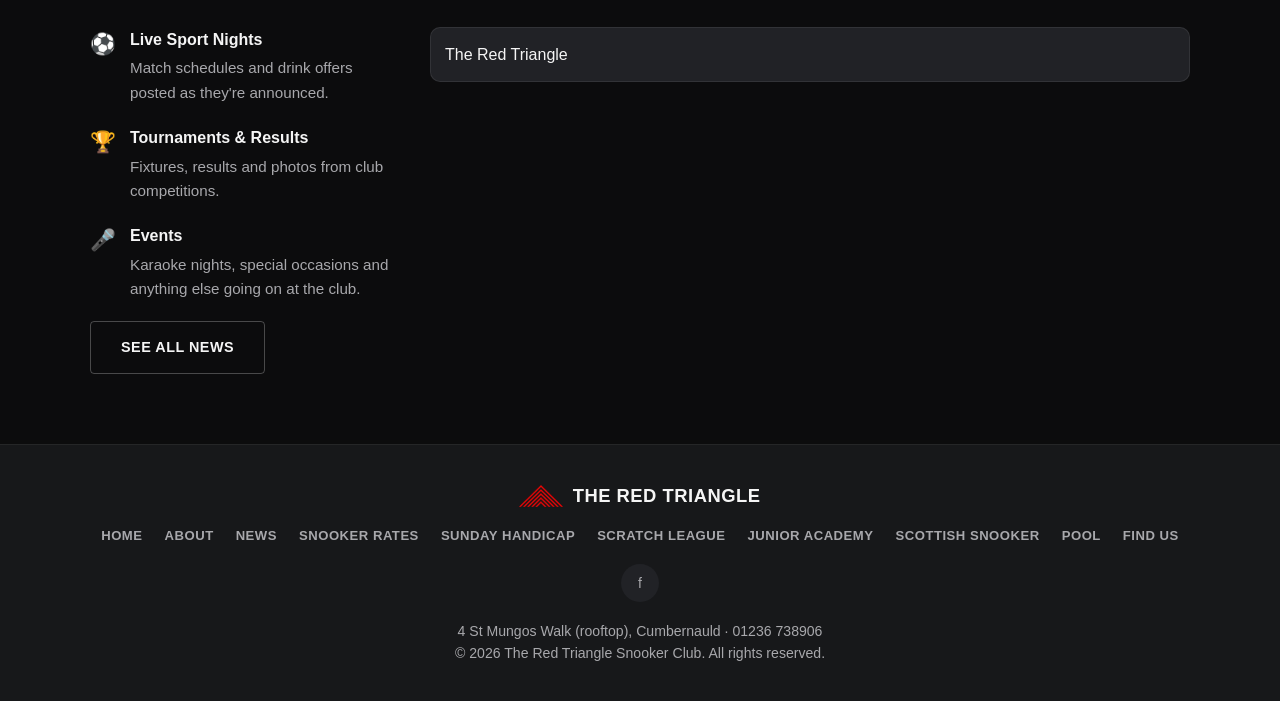
==== commit b2568d5c: "Add files via upload" ====
--- a/index.html
+++ b/index.html
@@ -13,7 +13,7 @@
 </head>
 <body>
 
-<div class="build-tag">v2026-09-19.2</div>
+<div class="build-tag">v2026-09-19.4</div>
 
 <div id="fb-root"></div>
 <script async defer crossorigin="anonymous" src="https://connect.facebook.net/en_GB/sdk.js#xfbml=1&version=v19.0"></script>
--- a/styles.css
+++ b/styles.css
@@ -204,6 +204,17 @@
 @media (max-width:820px){
   .news-split, .news-split.embed-first{grid-template-columns:1fr;}
 }
+
+/* Notice / important-info callout */
+.notice-box{
+  max-width:1100px;margin:0 auto 44px;
+  background:rgba(226,35,26,0.08);border:1px solid rgba(226,35,26,0.35);
+  border-radius:10px;padding:22px 26px;
+}
+.notice-box h4{color:var(--red);font-size:0.95rem;text-transform:uppercase;letter-spacing:0.5px;margin-bottom:10px;display:flex;align-items:center;gap:8px;}
+.notice-box p{color:var(--grey);font-size:0.95rem;margin-bottom:6px;}
+.notice-box p:last-child{margin-bottom:0;}
+.notice-box strong{color:var(--white);}
 
 /* Photo gallery grid (Pool page, etc.) */
 .photo-grid{
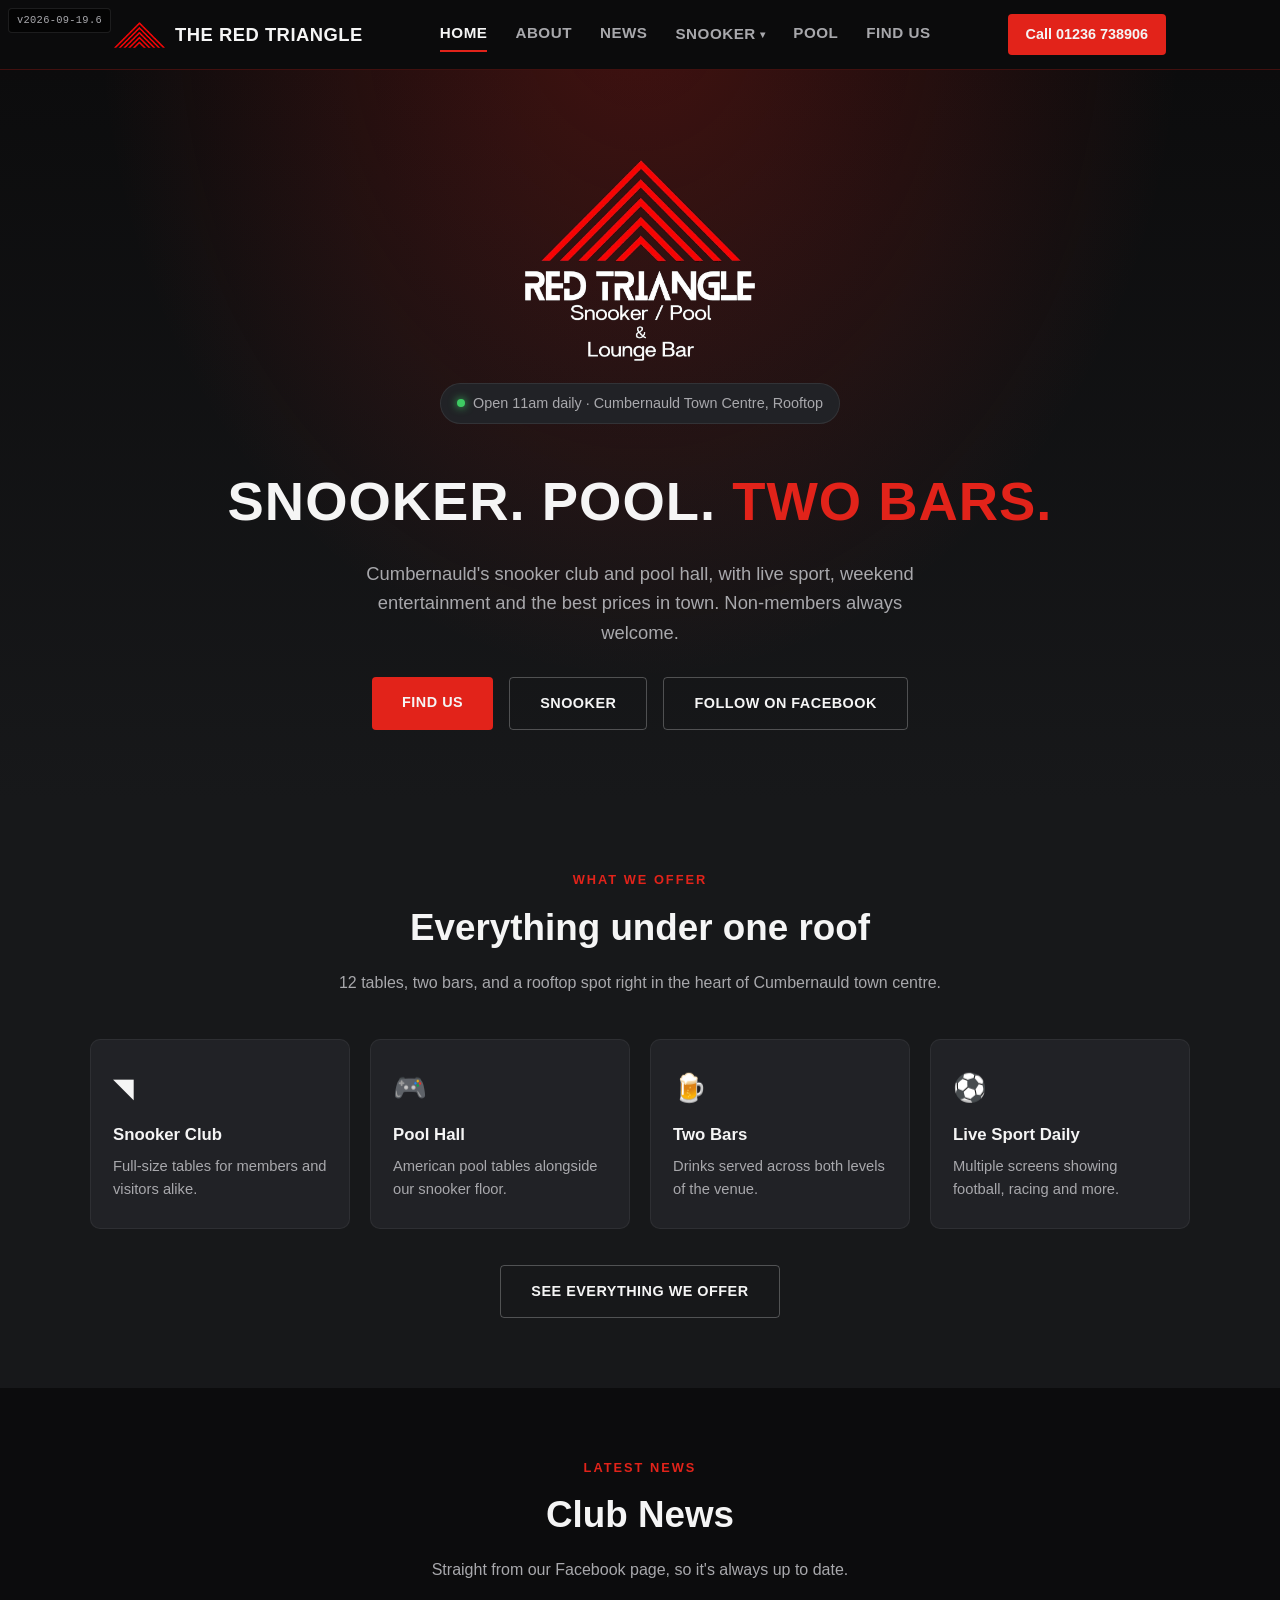
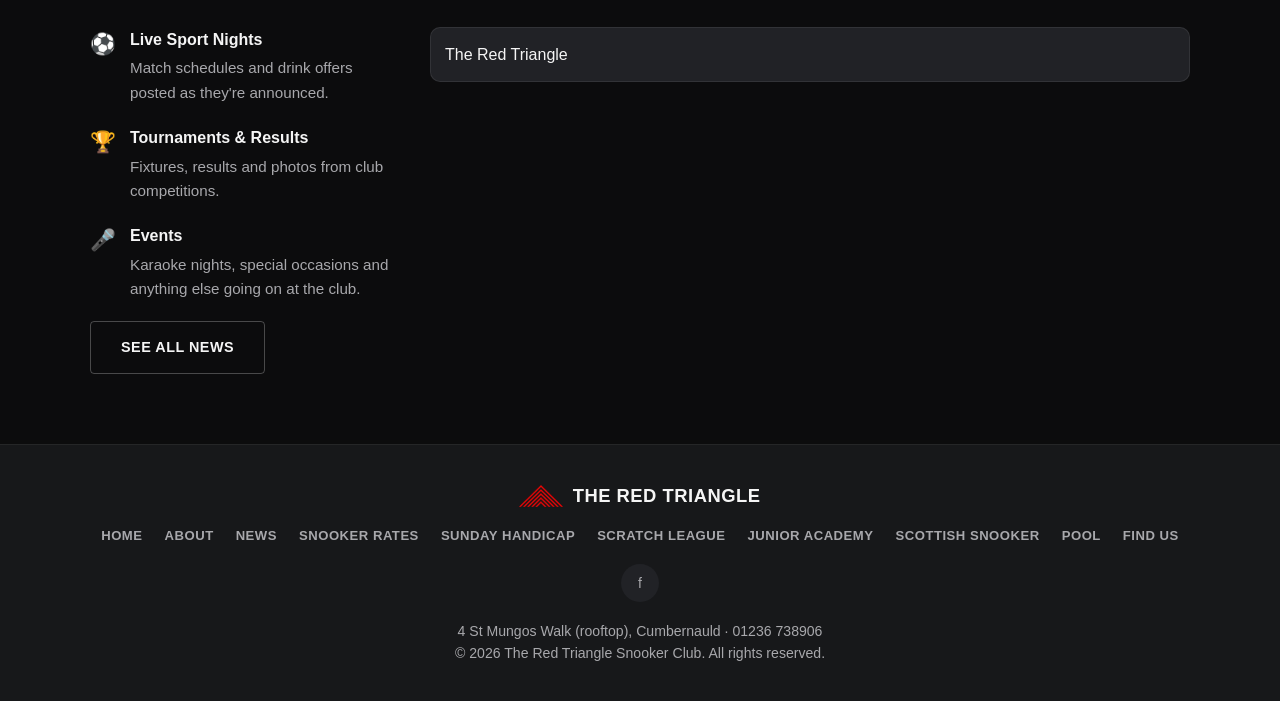
==== commit b303eb3a: "Add files via upload" ====
--- a/index.html
+++ b/index.html
@@ -13,7 +13,7 @@
 </head>
 <body>
 
-<div class="build-tag">v2026-09-19.4</div>
+<div class="build-tag">v2026-09-19.6</div>
 
 <div id="fb-root"></div>
 <script async defer crossorigin="anonymous" src="https://connect.facebook.net/en_GB/sdk.js#xfbml=1&version=v19.0"></script>
--- a/styles.css
+++ b/styles.css
@@ -278,6 +278,31 @@
 }
 .map-directions:hover{color:var(--white);}
 
+/* Rules accordion */
+.rules-accordion{max-width:900px;margin:0 auto;}
+.rules-accordion details{
+  background:var(--charcoal-2);border:1px solid rgba(255,255,255,0.08);
+  border-radius:10px;margin-bottom:12px;overflow:hidden;
+}
+.rules-accordion summary{
+  cursor:pointer;list-style:none;padding:18px 22px;font-weight:700;
+  display:flex;align-items:center;justify-content:space-between;gap:16px;
+  color:var(--white);font-size:1rem;
+}
+.rules-accordion summary::-webkit-details-marker{display:none;}
+.rules-accordion summary::after{
+  content:'+';color:var(--red);font-size:1.4rem;font-weight:400;flex-shrink:0;line-height:1;
+}
+.rules-accordion details[open] summary::after{content:'\2212';}
+.rules-accordion details[open] summary{border-bottom:1px solid rgba(255,255,255,0.08);}
+.rules-accordion .rules-body{padding:18px 22px 22px;color:var(--grey);font-size:0.95rem;}
+.rules-accordion .rules-body p{margin-bottom:12px;}
+.rules-accordion .rules-body p:last-child{margin-bottom:0;}
+.rules-accordion .rules-body ul{margin:0 0 12px 20px;}
+.rules-accordion .rules-body li{margin-bottom:6px;}
+.rules-accordion .rules-body strong{color:var(--white);}
+.rules-note{max-width:900px;margin:0 auto 28px;color:var(--grey);font-size:0.95rem;text-align:center;}
+
 /* Build/version tag */
 .build-tag{
   position:fixed;top:8px;left:8px;z-index:999;
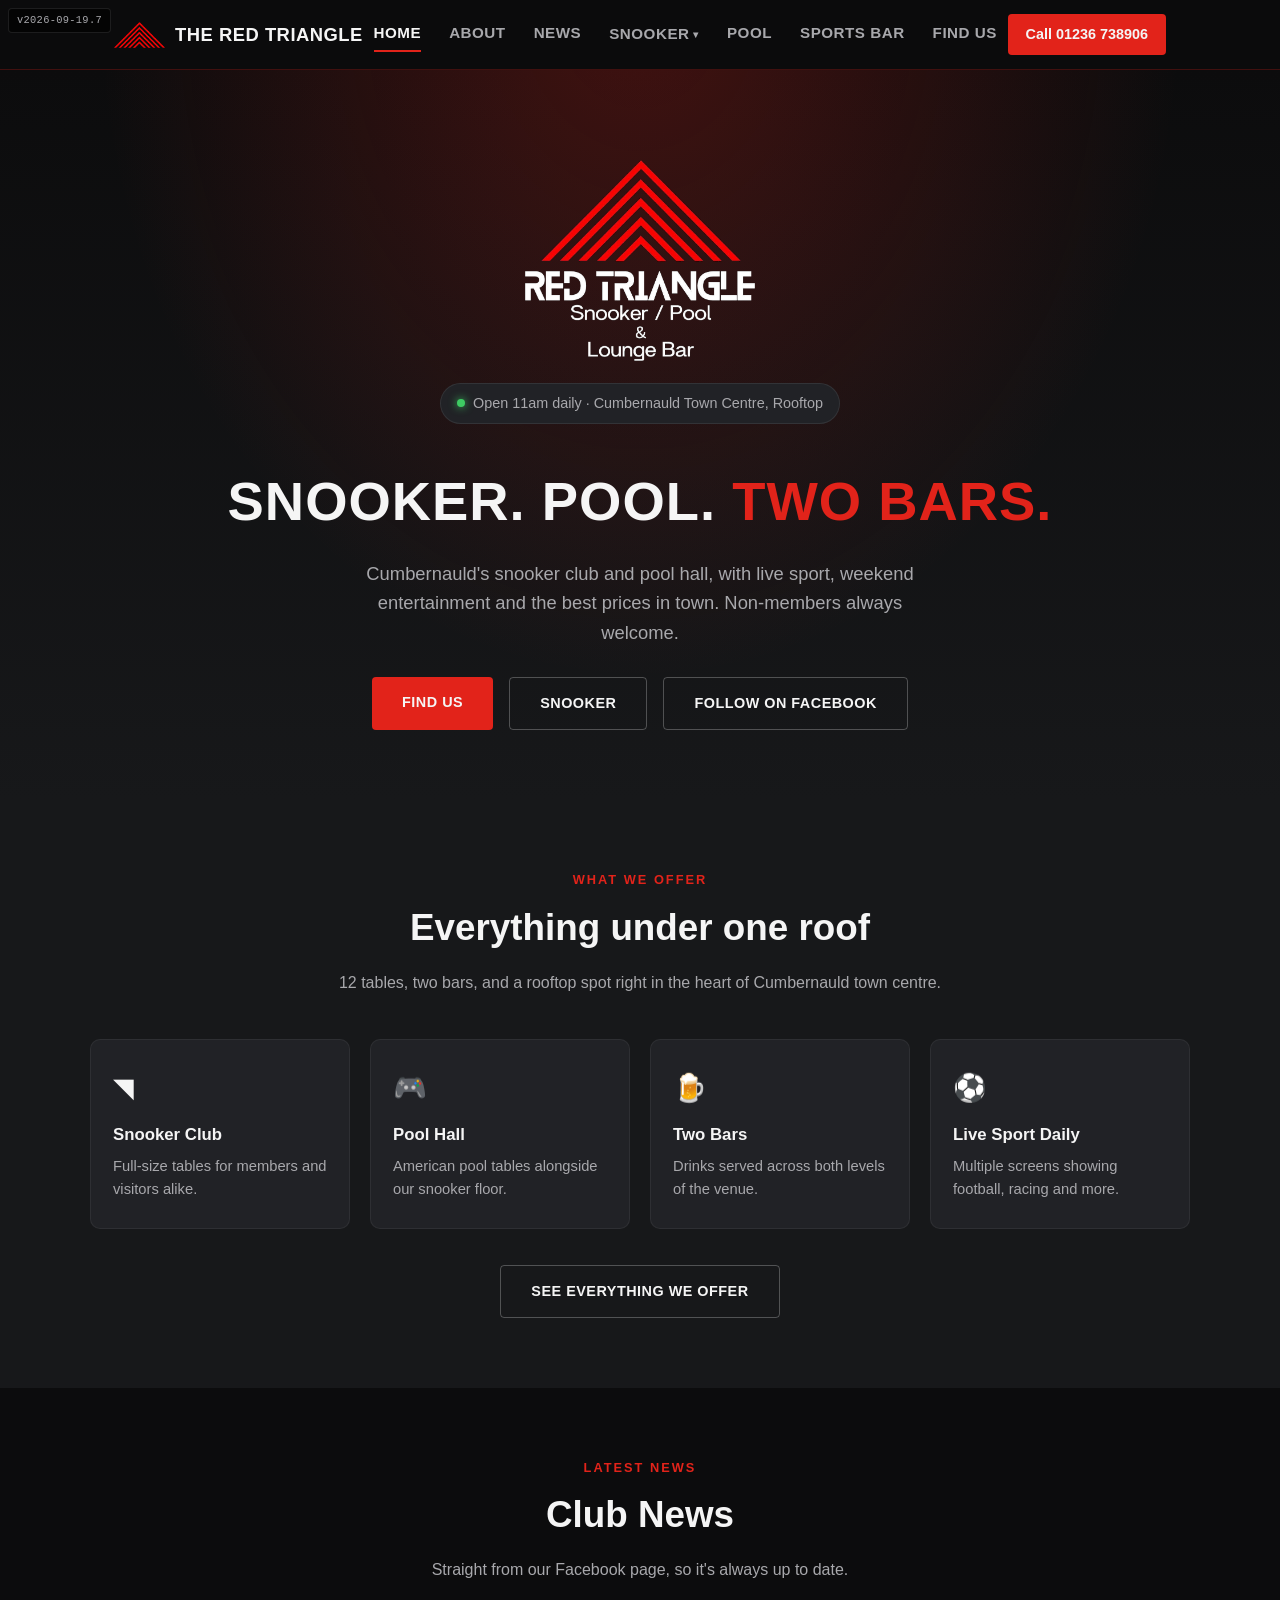
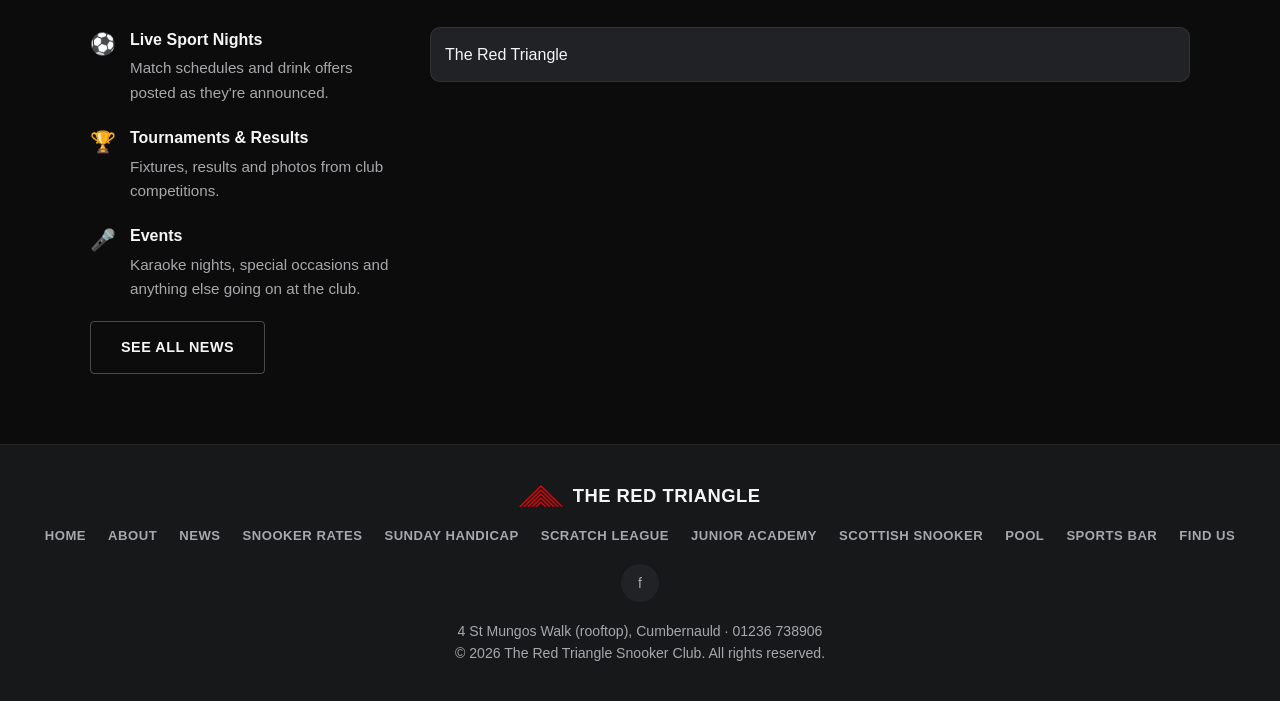
==== commit 54dff34f: "Add files via upload" ====
--- a/index.html
+++ b/index.html
@@ -13,7 +13,7 @@
 </head>
 <body>
 
-<div class="build-tag">v2026-09-19.6</div>
+<div class="build-tag">v2026-09-19.7</div>
 
 <div id="fb-root"></div>
 <script async defer crossorigin="anonymous" src="https://connect.facebook.net/en_GB/sdk.js#xfbml=1&version=v19.0"></script>
@@ -39,6 +39,7 @@
         </div>
       </div>
       <a href="pool-league.html">Pool</a>
+      <a href="sports-bar.html">Sports Bar</a>
       <a href="find-us.html">Find Us</a>
     </nav>
     <div style="display:flex;align-items:center;gap:14px;">
@@ -57,6 +58,7 @@
     <a href="snooker-junior-academy.html" class="mobile-sub">Junior Academy</a>
     <a href="snooker-scottish.html" class="mobile-sub">Scottish Snooker</a>
     <a href="pool-league.html">Pool</a>
+    <a href="sports-bar.html">Sports Bar</a>
     <a href="find-us.html">Find Us</a>
     <a href="tel:01236738906">Call 01236 738906</a>
   </div>
@@ -148,6 +150,7 @@
     <a href="snooker-junior-academy.html">Junior Academy</a>
     <a href="snooker-scottish.html">Scottish Snooker</a>
     <a href="pool-league.html">Pool</a>
+    <a href="sports-bar.html">Sports Bar</a>
     <a href="find-us.html">Find Us</a>
   </div>
   <div class="social">
